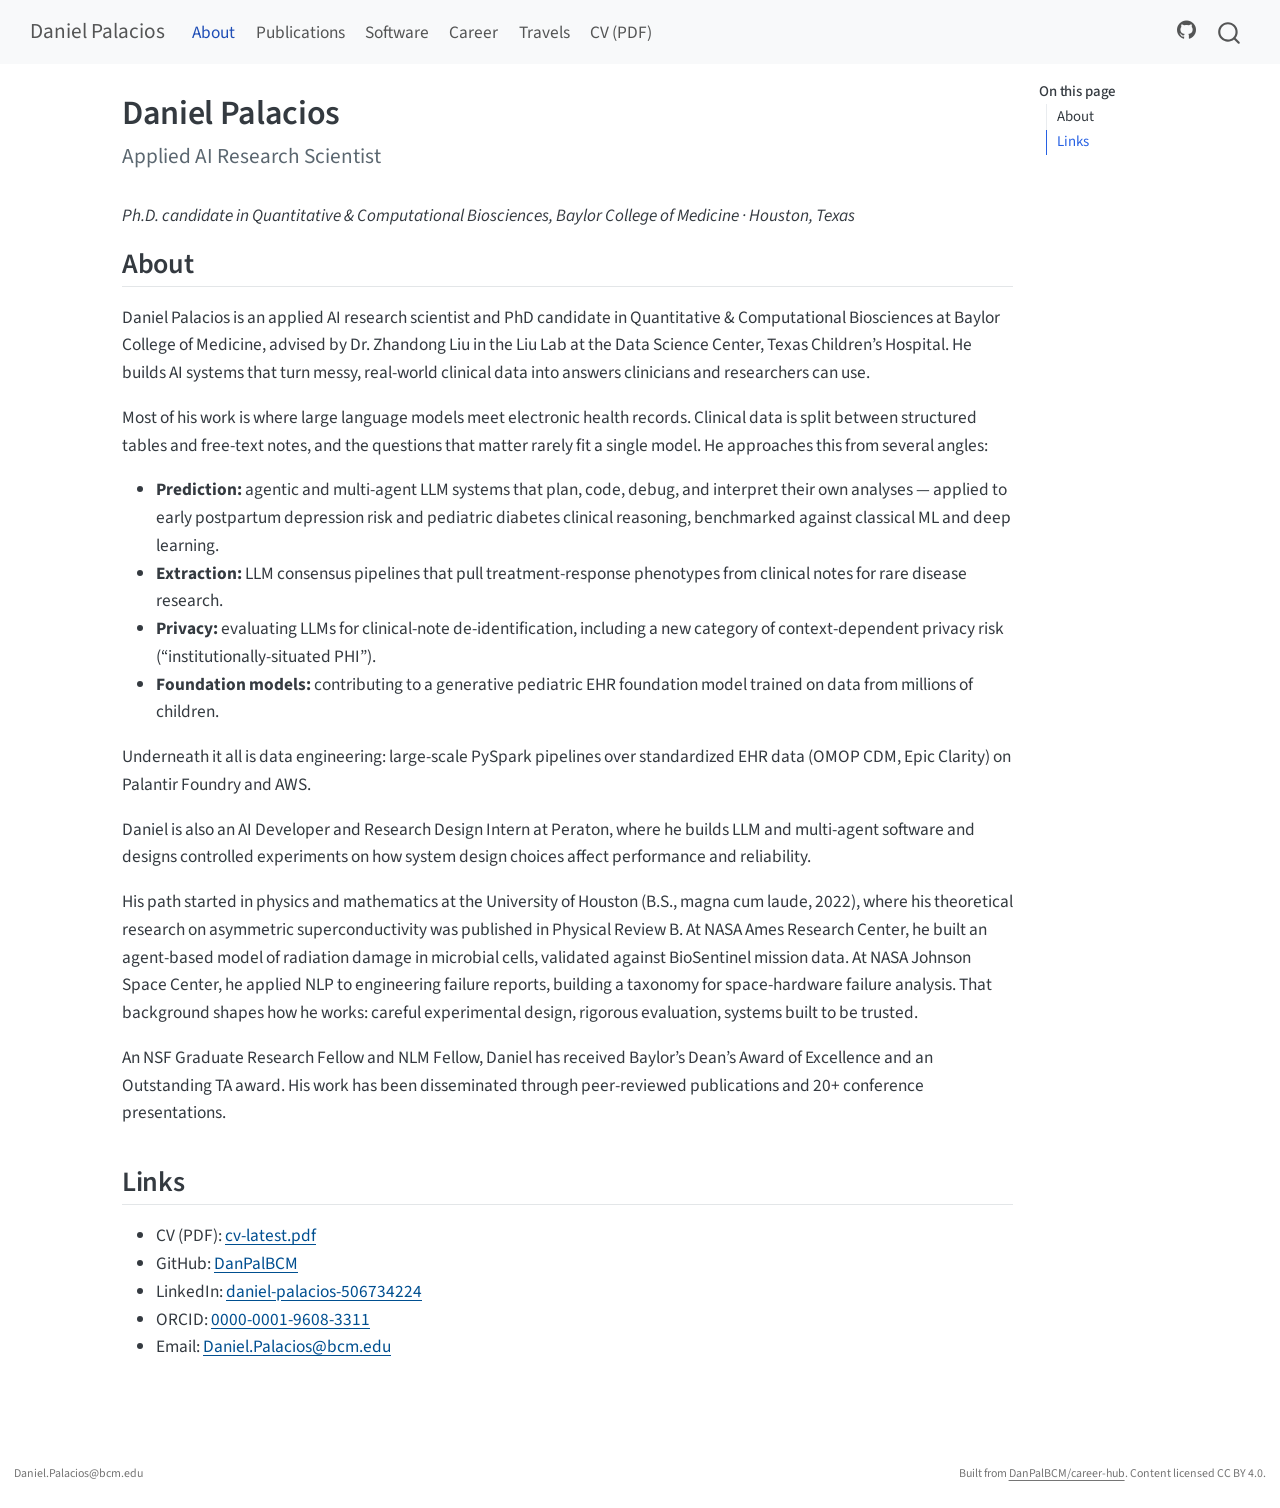
==== index.html @ fd17d1fc "deploy: 12293164f11b490d1c72a25c683e60e0ed78f4fd 12293164f11b490d1c72a25c683e60e0ed78f4fd" ====
<!DOCTYPE html>
<html xmlns="http://www.w3.org/1999/xhtml" lang="en" xml:lang="en"><head>

<meta charset="utf-8">
<meta name="generator" content="quarto-1.7.32">

<meta name="viewport" content="width=device-width, initial-scale=1.0, user-scalable=yes">


<title>Daniel Palacios</title>
<style>
code{white-space: pre-wrap;}
span.smallcaps{font-variant: small-caps;}
div.columns{display: flex; gap: min(4vw, 1.5em);}
div.column{flex: auto; overflow-x: auto;}
div.hanging-indent{margin-left: 1.5em; text-indent: -1.5em;}
ul.task-list{list-style: none;}
ul.task-list li input[type="checkbox"] {
  width: 0.8em;
  margin: 0 0.8em 0.2em -1em; /* quarto-specific, see https://github.com/quarto-dev/quarto-cli/issues/4556 */ 
  vertical-align: middle;
}
</style>


<script src="site_libs/quarto-nav/quarto-nav.js"></script>
<script src="site_libs/quarto-nav/headroom.min.js"></script>
<script src="site_libs/clipboard/clipboard.min.js"></script>
<script src="site_libs/quarto-search/autocomplete.umd.js"></script>
<script src="site_libs/quarto-search/fuse.min.js"></script>
<script src="site_libs/quarto-search/quarto-search.js"></script>
<meta name="quarto:offset" content="./">
<script src="site_libs/quarto-html/quarto.js" type="module"></script>
<script src="site_libs/quarto-html/tabsets/tabsets.js" type="module"></script>
<script src="site_libs/quarto-html/popper.min.js"></script>
<script src="site_libs/quarto-html/tippy.umd.min.js"></script>
<script src="site_libs/quarto-html/anchor.min.js"></script>
<link href="site_libs/quarto-html/tippy.css" rel="stylesheet">
<link href="site_libs/quarto-html/quarto-syntax-highlighting-37eea08aefeeee20ff55810ff984fec1.css" rel="stylesheet" id="quarto-text-highlighting-styles">
<script src="site_libs/bootstrap/bootstrap.min.js"></script>
<link href="site_libs/bootstrap/bootstrap-icons.css" rel="stylesheet">
<link href="site_libs/bootstrap/bootstrap-b05f8bd7fcabef2c4abf0fac0357116c.min.css" rel="stylesheet" append-hash="true" id="quarto-bootstrap" data-mode="light">
<script id="quarto-search-options" type="application/json">{
  "location": "navbar",
  "copy-button": false,
  "collapse-after": 3,
  "panel-placement": "end",
  "type": "overlay",
  "limit": 50,
  "keyboard-shortcut": [
    "f",
    "/",
    "s"
  ],
  "show-item-context": false,
  "language": {
    "search-no-results-text": "No results",
    "search-matching-documents-text": "matching documents",
    "search-copy-link-title": "Copy link to search",
    "search-hide-matches-text": "Hide additional matches",
    "search-more-match-text": "more match in this document",
    "search-more-matches-text": "more matches in this document",
    "search-clear-button-title": "Clear",
    "search-text-placeholder": "",
    "search-detached-cancel-button-title": "Cancel",
    "search-submit-button-title": "Submit",
    "search-label": "Search"
  }
}</script>


<link rel="stylesheet" href="styles.css">
</head>

<body class="nav-fixed quarto-light">

<div id="quarto-search-results"></div>
  <header id="quarto-header" class="headroom fixed-top">
    <nav class="navbar navbar-expand-lg " data-bs-theme="dark">
      <div class="navbar-container container-fluid">
      <div class="navbar-brand-container mx-auto">
    <a class="navbar-brand" href="./index.html">
    <span class="navbar-title">Daniel Palacios</span>
    </a>
  </div>
            <div id="quarto-search" class="" title="Search"></div>
          <button class="navbar-toggler" type="button" data-bs-toggle="collapse" data-bs-target="#navbarCollapse" aria-controls="navbarCollapse" role="menu" aria-expanded="false" aria-label="Toggle navigation" onclick="if (window.quartoToggleHeadroom) { window.quartoToggleHeadroom(); }">
  <span class="navbar-toggler-icon"></span>
</button>
          <div class="collapse navbar-collapse" id="navbarCollapse">
            <ul class="navbar-nav navbar-nav-scroll me-auto">
  <li class="nav-item">
    <a class="nav-link active" href="./index.html" aria-current="page"> 
<span class="menu-text">About</span></a>
  </li>  
  <li class="nav-item">
    <a class="nav-link" href="./publications.html"> 
<span class="menu-text">Publications</span></a>
  </li>  
  <li class="nav-item">
    <a class="nav-link" href="./software.html"> 
<span class="menu-text">Software</span></a>
  </li>  
  <li class="nav-item">
    <a class="nav-link" href="./career.html"> 
<span class="menu-text">Career</span></a>
  </li>  
  <li class="nav-item">
    <a class="nav-link" href="./travels.html"> 
<span class="menu-text">Travels</span></a>
  </li>  
  <li class="nav-item">
    <a class="nav-link" href="./assets/cv/cv-latest.pdf"> 
<span class="menu-text">CV (PDF)</span></a>
  </li>  
</ul>
            <ul class="navbar-nav navbar-nav-scroll ms-auto">
  <li class="nav-item compact">
    <a class="nav-link" href="https://github.com/DanPalBCM"> <i class="bi bi-github" role="img" aria-label="GitHub">
</i> 
<span class="menu-text"></span></a>
  </li>  
</ul>
          </div> <!-- /navcollapse -->
            <div class="quarto-navbar-tools">
</div>
      </div> <!-- /container-fluid -->
    </nav>
</header>
<!-- content -->
<div id="quarto-content" class="quarto-container page-columns page-rows-contents page-layout-article page-navbar">
<!-- sidebar -->
<!-- margin-sidebar -->
    <div id="quarto-margin-sidebar" class="sidebar margin-sidebar">
        <nav id="TOC" role="doc-toc" class="toc-active">
    <h2 id="toc-title">On this page</h2>
   
  <ul class="collapse">
  <li><a href="#about" id="toc-about" class="nav-link active" data-scroll-target="#about">About</a></li>
  <li><a href="#links" id="toc-links" class="nav-link" data-scroll-target="#links">Links</a></li>
  </ul>
</nav>
    </div>
<!-- main -->
<main class="content" id="quarto-document-content">

<header id="title-block-header" class="quarto-title-block default">
<div class="quarto-title">
<h1 class="title">Daniel Palacios</h1>
<p class="subtitle lead">Applied AI Research Scientist</p>
</div>



<div class="quarto-title-meta">

    
  
    
  </div>
  


</header>


<p><em>Ph.D.&nbsp;candidate in Quantitative &amp; Computational Biosciences, Baylor College of Medicine · Houston, Texas</em></p>
<section id="about" class="level2">
<h2 class="anchored" data-anchor-id="about">About</h2>
<p>Daniel Palacios is an applied AI research scientist and PhD candidate in Quantitative &amp; Computational Biosciences at Baylor College of Medicine, advised by Dr.&nbsp;Zhandong Liu in the Liu Lab at the Data Science Center, Texas Children’s Hospital. He builds AI systems that turn messy, real-world clinical data into answers clinicians and researchers can use.</p>
<p>Most of his work is where large language models meet electronic health records. Clinical data is split between structured tables and free-text notes, and the questions that matter rarely fit a single model. He approaches this from several angles:</p>
<ul>
<li><strong>Prediction:</strong> agentic and multi-agent LLM systems that plan, code, debug, and interpret their own analyses — applied to early postpartum depression risk and pediatric diabetes clinical reasoning, benchmarked against classical ML and deep learning.</li>
<li><strong>Extraction:</strong> LLM consensus pipelines that pull treatment-response phenotypes from clinical notes for rare disease research.</li>
<li><strong>Privacy:</strong> evaluating LLMs for clinical-note de-identification, including a new category of context-dependent privacy risk (“institutionally-situated PHI”).</li>
<li><strong>Foundation models:</strong> contributing to a generative pediatric EHR foundation model trained on data from millions of children.</li>
</ul>
<p>Underneath it all is data engineering: large-scale PySpark pipelines over standardized EHR data (OMOP CDM, Epic Clarity) on Palantir Foundry and AWS.</p>
<p>Daniel is also an AI Developer and Research Design Intern at Peraton, where he builds LLM and multi-agent software and designs controlled experiments on how system design choices affect performance and reliability.</p>
<p>His path started in physics and mathematics at the University of Houston (B.S., magna cum laude, 2022), where his theoretical research on asymmetric superconductivity was published in Physical Review B. At NASA Ames Research Center, he built an agent-based model of radiation damage in microbial cells, validated against BioSentinel mission data. At NASA Johnson Space Center, he applied NLP to engineering failure reports, building a taxonomy for space-hardware failure analysis. That background shapes how he works: careful experimental design, rigorous evaluation, systems built to be trusted.</p>
<p>An NSF Graduate Research Fellow and NLM Fellow, Daniel has received Baylor’s Dean’s Award of Excellence and an Outstanding TA award. His work has been disseminated through peer-reviewed publications and 20+ conference presentations.</p>
</section>
<section id="links" class="level2">
<h2 class="anchored" data-anchor-id="links">Links</h2>
<ul>
<li>CV (PDF): <a href="assets/cv/cv-latest.pdf">cv-latest.pdf</a></li>
<li>GitHub: <a href="https://github.com/DanPalBCM">DanPalBCM</a></li>
<li>LinkedIn: <a href="https://www.linkedin.com/in/daniel-palacios-506734224/">daniel-palacios-506734224</a></li>
<li>ORCID: <a href="https://orcid.org/0000-0001-9608-3311">0000-0001-9608-3311</a></li>
<li>Email: <a href="mailto:Daniel.Palacios@bcm.edu">Daniel.Palacios@bcm.edu</a></li>
</ul>
<!-- TODO(human): Google Scholar profile is not set up yet — add the link here when it is. -->


</section>

</main> <!-- /main -->
<script id="quarto-html-after-body" type="application/javascript">
  window.document.addEventListener("DOMContentLoaded", function (event) {
    const icon = "";
    const anchorJS = new window.AnchorJS();
    anchorJS.options = {
      placement: 'right',
      icon: icon
    };
    anchorJS.add('.anchored');
    const isCodeAnnotation = (el) => {
      for (const clz of el.classList) {
        if (clz.startsWith('code-annotation-')) {                     
          return true;
        }
      }
      return false;
    }
    const onCopySuccess = function(e) {
      // button target
      const button = e.trigger;
      // don't keep focus
      button.blur();
      // flash "checked"
      button.classList.add('code-copy-button-checked');
      var currentTitle = button.getAttribute("title");
      button.setAttribute("title", "Copied!");
      let tooltip;
      if (window.bootstrap) {
        button.setAttribute("data-bs-toggle", "tooltip");
        button.setAttribute("data-bs-placement", "left");
        button.setAttribute("data-bs-title", "Copied!");
        tooltip = new bootstrap.Tooltip(button, 
          { trigger: "manual", 
            customClass: "code-copy-button-tooltip",
            offset: [0, -8]});
        tooltip.show();    
      }
      setTimeout(function() {
        if (tooltip) {
          tooltip.hide();
          button.removeAttribute("data-bs-title");
          button.removeAttribute("data-bs-toggle");
          button.removeAttribute("data-bs-placement");
        }
        button.setAttribute("title", currentTitle);
        button.classList.remove('code-copy-button-checked');
      }, 1000);
      // clear code selection
      e.clearSelection();
    }
    const getTextToCopy = function(trigger) {
        const codeEl = trigger.previousElementSibling.cloneNode(true);
        for (const childEl of codeEl.children) {
          if (isCodeAnnotation(childEl)) {
            childEl.remove();
          }
        }
        return codeEl.innerText;
    }
    const clipboard = new window.ClipboardJS('.code-copy-button:not([data-in-quarto-modal])', {
      text: getTextToCopy
    });
    clipboard.on('success', onCopySuccess);
    if (window.document.getElementById('quarto-embedded-source-code-modal')) {
      const clipboardModal = new window.ClipboardJS('.code-copy-button[data-in-quarto-modal]', {
        text: getTextToCopy,
        container: window.document.getElementById('quarto-embedded-source-code-modal')
      });
      clipboardModal.on('success', onCopySuccess);
    }
      var localhostRegex = new RegExp(/^(?:http|https):\/\/localhost\:?[0-9]*\//);
      var mailtoRegex = new RegExp(/^mailto:/);
        var filterRegex = new RegExp("https:\/\/danpalbcm\.github\.io\/career-hub\/");
      var isInternal = (href) => {
          return filterRegex.test(href) || localhostRegex.test(href) || mailtoRegex.test(href);
      }
      // Inspect non-navigation links and adorn them if external
     var links = window.document.querySelectorAll('a[href]:not(.nav-link):not(.navbar-brand):not(.toc-action):not(.sidebar-link):not(.sidebar-item-toggle):not(.pagination-link):not(.no-external):not([aria-hidden]):not(.dropdown-item):not(.quarto-navigation-tool):not(.about-link)');
      for (var i=0; i<links.length; i++) {
        const link = links[i];
        if (!isInternal(link.href)) {
          // undo the damage that might have been done by quarto-nav.js in the case of
          // links that we want to consider external
          if (link.dataset.originalHref !== undefined) {
            link.href = link.dataset.originalHref;
          }
            // target, if specified
            link.setAttribute("target", "_blank");
            if (link.getAttribute("rel") === null) {
              link.setAttribute("rel", "noopener");
            }
        }
      }
    function tippyHover(el, contentFn, onTriggerFn, onUntriggerFn) {
      const config = {
        allowHTML: true,
        maxWidth: 500,
        delay: 100,
        arrow: false,
        appendTo: function(el) {
            return el.parentElement;
        },
        interactive: true,
        interactiveBorder: 10,
        theme: 'quarto',
        placement: 'bottom-start',
      };
      if (contentFn) {
        config.content = contentFn;
      }
      if (onTriggerFn) {
        config.onTrigger = onTriggerFn;
      }
      if (onUntriggerFn) {
        config.onUntrigger = onUntriggerFn;
      }
      window.tippy(el, config); 
    }
    const noterefs = window.document.querySelectorAll('a[role="doc-noteref"]');
    for (var i=0; i<noterefs.length; i++) {
      const ref = noterefs[i];
      tippyHover(ref, function() {
        // use id or data attribute instead here
        let href = ref.getAttribute('data-footnote-href') || ref.getAttribute('href');
        try { href = new URL(href).hash; } catch {}
        const id = href.replace(/^#\/?/, "");
        const note = window.document.getElementById(id);
        if (note) {
          return note.innerHTML;
        } else {
          return "";
        }
      });
    }
    const xrefs = window.document.querySelectorAll('a.quarto-xref');
    const processXRef = (id, note) => {
      // Strip column container classes
      const stripColumnClz = (el) => {
        el.classList.remove("page-full", "page-columns");
        if (el.children) {
          for (const child of el.children) {
            stripColumnClz(child);
          }
        }
      }
      stripColumnClz(note)
      if (id === null || id.startsWith('sec-')) {
        // Special case sections, only their first couple elements
        const container = document.createElement("div");
        if (note.children && note.children.length > 2) {
          container.appendChild(note.children[0].cloneNode(true));
          for (let i = 1; i < note.children.length; i++) {
            const child = note.children[i];
            if (child.tagName === "P" && child.innerText === "") {
              continue;
            } else {
              container.appendChild(child.cloneNode(true));
              break;
            }
          }
          if (window.Quarto?.typesetMath) {
            window.Quarto.typesetMath(container);
          }
          return container.innerHTML
        } else {
          if (window.Quarto?.typesetMath) {
            window.Quarto.typesetMath(note);
          }
          return note.innerHTML;
        }
      } else {
        // Remove any anchor links if they are present
        const anchorLink = note.querySelector('a.anchorjs-link');
        if (anchorLink) {
          anchorLink.remove();
        }
        if (window.Quarto?.typesetMath) {
          window.Quarto.typesetMath(note);
        }
        if (note.classList.contains("callout")) {
          return note.outerHTML;
        } else {
          return note.innerHTML;
        }
      }
    }
    for (var i=0; i<xrefs.length; i++) {
      const xref = xrefs[i];
      tippyHover(xref, undefined, function(instance) {
        instance.disable();
        let url = xref.getAttribute('href');
        let hash = undefined; 
        if (url.startsWith('#')) {
          hash = url;
        } else {
          try { hash = new URL(url).hash; } catch {}
        }
        if (hash) {
          const id = hash.replace(/^#\/?/, "");
          const note = window.document.getElementById(id);
          if (note !== null) {
            try {
              const html = processXRef(id, note.cloneNode(true));
              instance.setContent(html);
            } finally {
              instance.enable();
              instance.show();
            }
          } else {
            // See if we can fetch this
            fetch(url.split('#')[0])
            .then(res => res.text())
            .then(html => {
              const parser = new DOMParser();
              const htmlDoc = parser.parseFromString(html, "text/html");
              const note = htmlDoc.getElementById(id);
              if (note !== null) {
                const html = processXRef(id, note);
                instance.setContent(html);
              } 
            }).finally(() => {
              instance.enable();
              instance.show();
            });
          }
        } else {
          // See if we can fetch a full url (with no hash to target)
          // This is a special case and we should probably do some content thinning / targeting
          fetch(url)
          .then(res => res.text())
          .then(html => {
            const parser = new DOMParser();
            const htmlDoc = parser.parseFromString(html, "text/html");
            const note = htmlDoc.querySelector('main.content');
            if (note !== null) {
              // This should only happen for chapter cross references
              // (since there is no id in the URL)
              // remove the first header
              if (note.children.length > 0 && note.children[0].tagName === "HEADER") {
                note.children[0].remove();
              }
              const html = processXRef(null, note);
              instance.setContent(html);
            } 
          }).finally(() => {
            instance.enable();
            instance.show();
          });
        }
      }, function(instance) {
      });
    }
        let selectedAnnoteEl;
        const selectorForAnnotation = ( cell, annotation) => {
          let cellAttr = 'data-code-cell="' + cell + '"';
          let lineAttr = 'data-code-annotation="' +  annotation + '"';
          const selector = 'span[' + cellAttr + '][' + lineAttr + ']';
          return selector;
        }
        const selectCodeLines = (annoteEl) => {
          const doc = window.document;
          const targetCell = annoteEl.getAttribute("data-target-cell");
          const targetAnnotation = annoteEl.getAttribute("data-target-annotation");
          const annoteSpan = window.document.querySelector(selectorForAnnotation(targetCell, targetAnnotation));
          const lines = annoteSpan.getAttribute("data-code-lines").split(",");
          const lineIds = lines.map((line) => {
            return targetCell + "-" + line;
          })
          let top = null;
          let height = null;
          let parent = null;
          if (lineIds.length > 0) {
              //compute the position of the single el (top and bottom and make a div)
              const el = window.document.getElementById(lineIds[0]);
              top = el.offsetTop;
              height = el.offsetHeight;
              parent = el.parentElement.parentElement;
            if (lineIds.length > 1) {
              const lastEl = window.document.getElementById(lineIds[lineIds.length - 1]);
              const bottom = lastEl.offsetTop + lastEl.offsetHeight;
              height = bottom - top;
            }
            if (top !== null && height !== null && parent !== null) {
              // cook up a div (if necessary) and position it 
              let div = window.document.getElementById("code-annotation-line-highlight");
              if (div === null) {
                div = window.document.createElement("div");
                div.setAttribute("id", "code-annotation-line-highlight");
                div.style.position = 'absolute';
                parent.appendChild(div);
              }
              div.style.top = top - 2 + "px";
              div.style.height = height + 4 + "px";
              div.style.left = 0;
              let gutterDiv = window.document.getElementById("code-annotation-line-highlight-gutter");
              if (gutterDiv === null) {
                gutterDiv = window.document.createElement("div");
                gutterDiv.setAttribute("id", "code-annotation-line-highlight-gutter");
                gutterDiv.style.position = 'absolute';
                const codeCell = window.document.getElementById(targetCell);
                const gutter = codeCell.querySelector('.code-annotation-gutter');
                gutter.appendChild(gutterDiv);
              }
              gutterDiv.style.top = top - 2 + "px";
              gutterDiv.style.height = height + 4 + "px";
            }
            selectedAnnoteEl = annoteEl;
          }
        };
        const unselectCodeLines = () => {
          const elementsIds = ["code-annotation-line-highlight", "code-annotation-line-highlight-gutter"];
          elementsIds.forEach((elId) => {
            const div = window.document.getElementById(elId);
            if (div) {
              div.remove();
            }
          });
          selectedAnnoteEl = undefined;
        };
          // Handle positioning of the toggle
      window.addEventListener(
        "resize",
        throttle(() => {
          elRect = undefined;
          if (selectedAnnoteEl) {
            selectCodeLines(selectedAnnoteEl);
          }
        }, 10)
      );
      function throttle(fn, ms) {
      let throttle = false;
      let timer;
        return (...args) => {
          if(!throttle) { // first call gets through
              fn.apply(this, args);
              throttle = true;
          } else { // all the others get throttled
              if(timer) clearTimeout(timer); // cancel #2
              timer = setTimeout(() => {
                fn.apply(this, args);
                timer = throttle = false;
              }, ms);
          }
        };
      }
        // Attach click handler to the DT
        const annoteDls = window.document.querySelectorAll('dt[data-target-cell]');
        for (const annoteDlNode of annoteDls) {
          annoteDlNode.addEventListener('click', (event) => {
            const clickedEl = event.target;
            if (clickedEl !== selectedAnnoteEl) {
              unselectCodeLines();
              const activeEl = window.document.querySelector('dt[data-target-cell].code-annotation-active');
              if (activeEl) {
                activeEl.classList.remove('code-annotation-active');
              }
              selectCodeLines(clickedEl);
              clickedEl.classList.add('code-annotation-active');
            } else {
              // Unselect the line
              unselectCodeLines();
              clickedEl.classList.remove('code-annotation-active');
            }
          });
        }
    const findCites = (el) => {
      const parentEl = el.parentElement;
      if (parentEl) {
        const cites = parentEl.dataset.cites;
        if (cites) {
          return {
            el,
            cites: cites.split(' ')
          };
        } else {
          return findCites(el.parentElement)
        }
      } else {
        return undefined;
      }
    };
    var bibliorefs = window.document.querySelectorAll('a[role="doc-biblioref"]');
    for (var i=0; i<bibliorefs.length; i++) {
      const ref = bibliorefs[i];
      const citeInfo = findCites(ref);
      if (citeInfo) {
        tippyHover(citeInfo.el, function() {
          var popup = window.document.createElement('div');
          citeInfo.cites.forEach(function(cite) {
            var citeDiv = window.document.createElement('div');
            citeDiv.classList.add('hanging-indent');
            citeDiv.classList.add('csl-entry');
            var biblioDiv = window.document.getElementById('ref-' + cite);
            if (biblioDiv) {
              citeDiv.innerHTML = biblioDiv.innerHTML;
            }
            popup.appendChild(citeDiv);
          });
          return popup.innerHTML;
        });
      }
    }
  });
  </script>
</div> <!-- /content -->
<footer class="footer">
  <div class="nav-footer">
    <div class="nav-footer-left">
<p>Daniel.Palacios@bcm.edu</p>
</div>   
    <div class="nav-footer-center">
      &nbsp;
    </div>
    <div class="nav-footer-right">
<p>Built from <a href="https://github.com/DanPalBCM/career-hub">DanPalBCM/career-hub</a>. Content licensed CC BY 4.0.</p>
</div>
  </div>
</footer>




</body></html>
---- site_libs/quarto-html/tippy.css ----
.tippy-box[data-animation=fade][data-state=hidden]{opacity:0}[data-tippy-root]{max-width:calc(100vw - 10px)}.tippy-box{position:relative;background-color:#333;color:#fff;border-radius:4px;font-size:14px;line-height:1.4;white-space:normal;outline:0;transition-property:transform,visibility,opacity}.tippy-box[data-placement^=top]>.tippy-arrow{bottom:0}.tippy-box[data-placement^=top]>.tippy-arrow:before{bottom:-7px;left:0;border-width:8px 8px 0;border-top-color:initial;transform-origin:center top}.tippy-box[data-placement^=bottom]>.tippy-arrow{top:0}.tippy-box[data-placement^=bottom]>.tippy-arrow:before{top:-7px;left:0;border-width:0 8px 8px;border-bottom-color:initial;transform-origin:center bottom}.tippy-box[data-placement^=left]>.tippy-arrow{right:0}.tippy-box[data-placement^=left]>.tippy-arrow:before{border-width:8px 0 8px 8px;border-left-color:initial;right:-7px;transform-origin:center left}.tippy-box[data-placement^=right]>.tippy-arrow{left:0}.tippy-box[data-placement^=right]>.tippy-arrow:before{left:-7px;border-width:8px 8px 8px 0;border-right-color:initial;transform-origin:center right}.tippy-box[data-inertia][data-state=visible]{transition-timing-function:cubic-bezier(.54,1.5,.38,1.11)}.tippy-arrow{width:16px;height:16px;color:#333}.tippy-arrow:before{content:"";position:absolute;border-color:transparent;border-style:solid}.tippy-content{position:relative;padding:5px 9px;z-index:1}
---- site_libs/quarto-html/quarto-syntax-highlighting-37eea08aefeeee20ff55810ff984fec1.css ----
/* quarto syntax highlight colors */
:root {
  --quarto-hl-ot-color: #003B4F;
  --quarto-hl-at-color: #657422;
  --quarto-hl-ss-color: #20794D;
  --quarto-hl-an-color: #5E5E5E;
  --quarto-hl-fu-color: #4758AB;
  --quarto-hl-st-color: #20794D;
  --quarto-hl-cf-color: #003B4F;
  --quarto-hl-op-color: #5E5E5E;
  --quarto-hl-er-color: #AD0000;
  --quarto-hl-bn-color: #AD0000;
  --quarto-hl-al-color: #AD0000;
  --quarto-hl-va-color: #111111;
  --quarto-hl-bu-color: inherit;
  --quarto-hl-ex-color: inherit;
  --quarto-hl-pp-color: #AD0000;
  --quarto-hl-in-color: #5E5E5E;
  --quarto-hl-vs-color: #20794D;
  --quarto-hl-wa-color: #5E5E5E;
  --quarto-hl-do-color: #5E5E5E;
  --quarto-hl-im-color: #00769E;
  --quarto-hl-ch-color: #20794D;
  --quarto-hl-dt-color: #AD0000;
  --quarto-hl-fl-color: #AD0000;
  --quarto-hl-co-color: #5E5E5E;
  --quarto-hl-cv-color: #5E5E5E;
  --quarto-hl-cn-color: #8f5902;
  --quarto-hl-sc-color: #5E5E5E;
  --quarto-hl-dv-color: #AD0000;
  --quarto-hl-kw-color: #003B4F;
}

/* other quarto variables */
:root {
  --quarto-font-monospace: SFMono-Regular, Menlo, Monaco, Consolas, "Liberation Mono", "Courier New", monospace;
}

/* syntax highlight based on Pandoc's rules */
pre > code.sourceCode > span {
  color: #003B4F;
}

code.sourceCode > span {
  color: #003B4F;
}

div.sourceCode,
div.sourceCode pre.sourceCode {
  color: #003B4F;
}

/* Normal */
code span {
  color: #003B4F;
}

/* Alert */
code span.al {
  color: #AD0000;
  font-style: inherit;
}

/* Annotation */
code span.an {
  color: #5E5E5E;
  font-style: inherit;
}

/* Attribute */
code span.at {
  color: #657422;
  font-style: inherit;
}

/* BaseN */
code span.bn {
  color: #AD0000;
  font-style: inherit;
}

/* BuiltIn */
code span.bu {
  font-style: inherit;
}

/* ControlFlow */
code span.cf {
  color: #003B4F;
  font-weight: bold;
  font-style: inherit;
}

/* Char */
code span.ch {
  color: #20794D;
  font-style: inherit;
}

/* Constant */
code span.cn {
  color: #8f5902;
  font-style: inherit;
}

/* Comment */
code span.co {
  color: #5E5E5E;
  font-style: inherit;
}

/* CommentVar */
code span.cv {
  color: #5E5E5E;
  font-style: italic;
}

/* Documentation */
code span.do {
  color: #5E5E5E;
  font-style: italic;
}

/* DataType */
code span.dt {
  color: #AD0000;
  font-style: inherit;
}

/* DecVal */
code span.dv {
  color: #AD0000;
  font-style: inherit;
}

/* Error */
code span.er {
  color: #AD0000;
  font-style: inherit;
}

/* Extension */
code span.ex {
  font-style: inherit;
}

/* Float */
code span.fl {
  color: #AD0000;
  font-style: inherit;
}

/* Function */
code span.fu {
  color: #4758AB;
  font-style: inherit;
}

/* Import */
code span.im {
  color: #00769E;
  font-style: inherit;
}

/* Information */
code span.in {
  color: #5E5E5E;
  font-style: inherit;
}

/* Keyword */
code span.kw {
  color: #003B4F;
  font-weight: bold;
  font-style: inherit;
}

/* Operator */
code span.op {
  color: #5E5E5E;
  font-style: inherit;
}

/* Other */
code span.ot {
  color: #003B4F;
  font-style: inherit;
}

/* Preprocessor */
code span.pp {
  color: #AD0000;
  font-style: inherit;
}

/* SpecialChar */
code span.sc {
  color: #5E5E5E;
  font-style: inherit;
}

/* SpecialString */
code span.ss {
  color: #20794D;
  font-style: inherit;
}

/* String */
code span.st {
  color: #20794D;
  font-style: inherit;
}

/* Variable */
code span.va {
  color: #111111;
  font-style: inherit;
}

/* VerbatimString */
code span.vs {
  color: #20794D;
  font-style: inherit;
}

/* Warning */
code span.wa {
  color: #5E5E5E;
  font-style: italic;
}

.prevent-inlining {
  content: "</";
}

/*# sourceMappingURL=27d3d809615f7771493d095567f04340.css.map */
---- styles.css ----
/* career-hub — small customizations only. The cosmo theme does the rest. */

:root {
  --ch-accent: #004f90;
  --ch-muted: #5b6770;
}

body {
  font-size: 1.02rem;
  line-height: 1.6;
}

h1, h2, h3 {
  letter-spacing: -0.01em;
}

h2 {
  border-bottom: 1px solid #e3e6e8;
  padding-bottom: 0.25rem;
  margin-top: 2.25rem;
}

h3 {
  margin-top: 1.5rem;
  font-size: 1.15rem;
}

a {
  color: var(--ch-accent);
}

.headshot {
  border-radius: 6px;
  float: right;
  margin: 0 0 1rem 1.5rem;
}

/* Reference lists generated from the .bib files */
#refs, div.csl-bib-body {
  font-size: 0.94rem;
}

div.csl-entry {
  margin-bottom: 0.65rem;
}

/* Compact tables (links, awards) */
table {
  font-size: 0.95rem;
}

table td:first-child {
  white-space: nowrap;
  color: var(--ch-muted);
}

.subtitle {
  color: var(--ch-muted);
  font-weight: 400;
}

footer.footer {
  font-size: 0.85rem;
  color: var(--ch-muted);
}

@media (max-width: 600px) {
  .headshot {
    float: none;
    display: block;
    margin: 0 auto 1rem auto;
  }
}
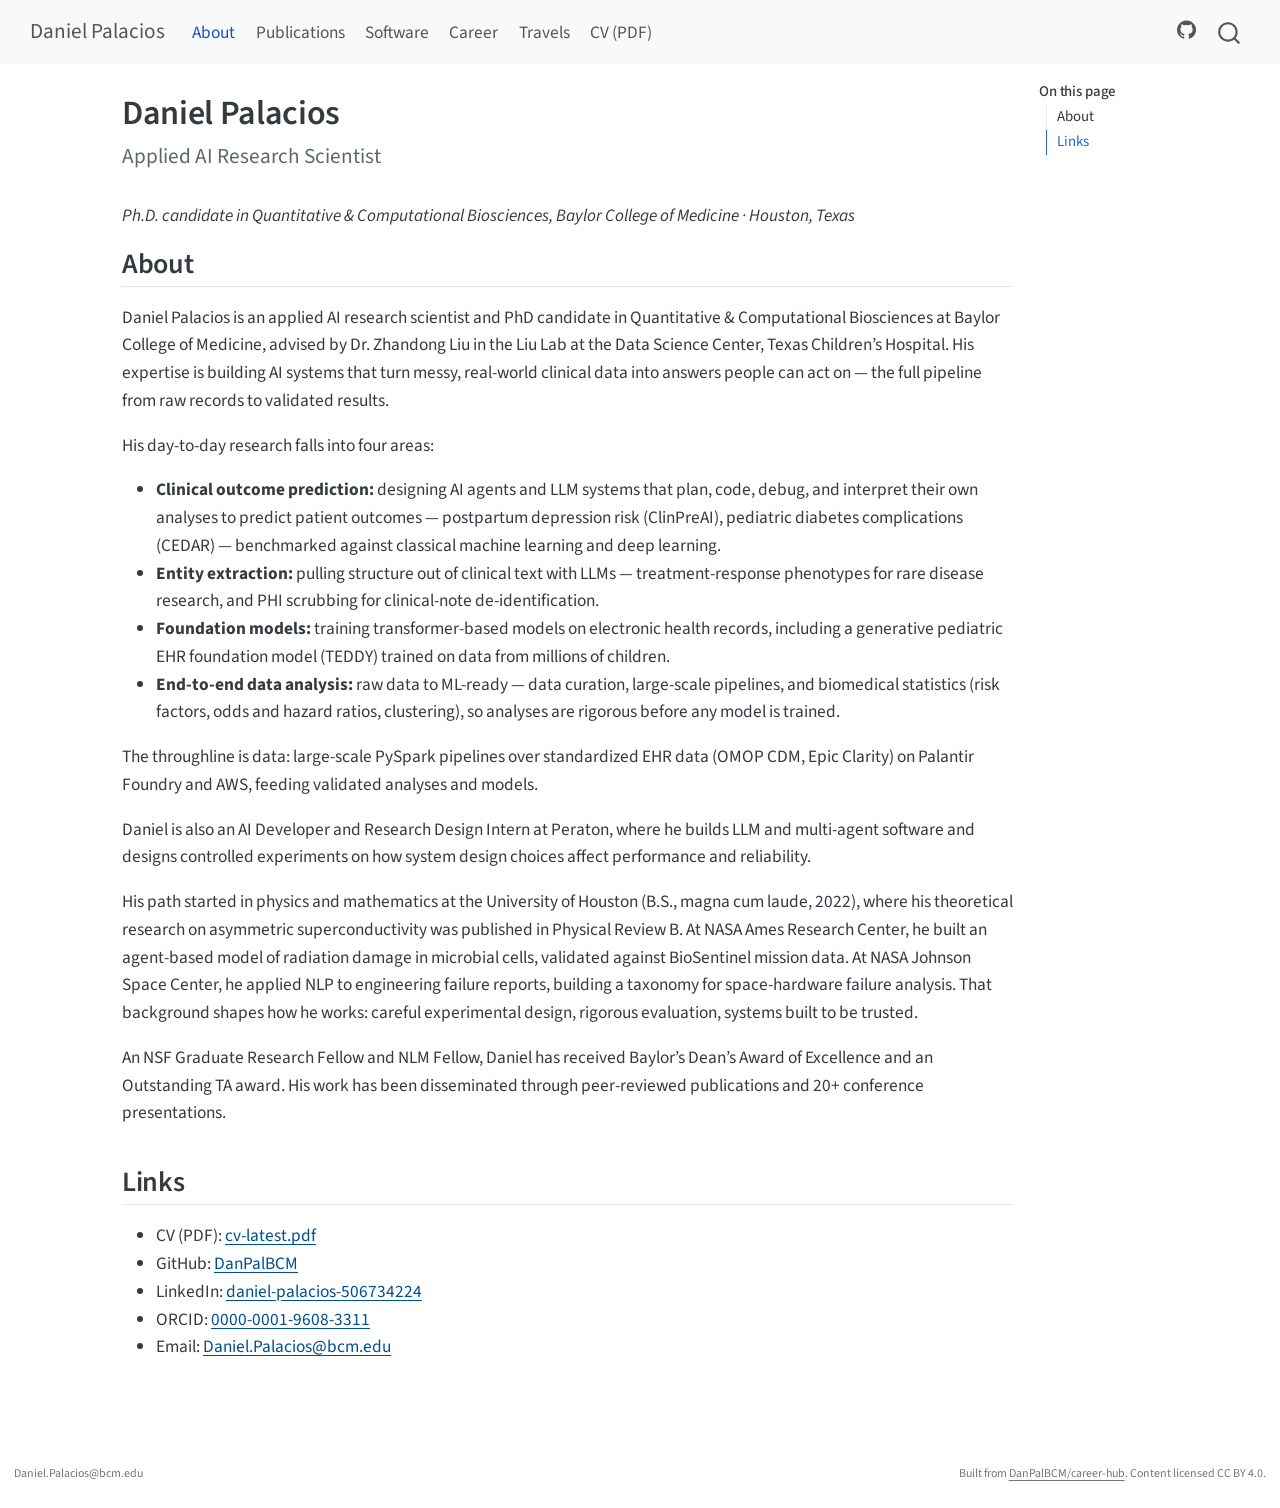
==== commit c91391ac: "deploy: d8f046b23886125144d2cba47c1680aab1bdb6c4 d8f046b23886125144d2cba47c1680aab1bdb6c4" ====
--- a/index.html
+++ b/index.html
@@ -167,15 +167,15 @@
 <p><em>Ph.D.&nbsp;candidate in Quantitative &amp; Computational Biosciences, Baylor College of Medicine · Houston, Texas</em></p>
 <section id="about" class="level2">
 <h2 class="anchored" data-anchor-id="about">About</h2>
-<p>Daniel Palacios is an applied AI research scientist and PhD candidate in Quantitative &amp; Computational Biosciences at Baylor College of Medicine, advised by Dr.&nbsp;Zhandong Liu in the Liu Lab at the Data Science Center, Texas Children’s Hospital. He builds AI systems that turn messy, real-world clinical data into answers clinicians and researchers can use.</p>
-<p>Most of his work is where large language models meet electronic health records. Clinical data is split between structured tables and free-text notes, and the questions that matter rarely fit a single model. He approaches this from several angles:</p>
+<p>Daniel Palacios is an applied AI research scientist and PhD candidate in Quantitative &amp; Computational Biosciences at Baylor College of Medicine, advised by Dr.&nbsp;Zhandong Liu in the Liu Lab at the Data Science Center, Texas Children’s Hospital. His expertise is building AI systems that turn messy, real-world clinical data into answers people can act on — the full pipeline from raw records to validated results.</p>
+<p>His day-to-day research falls into four areas:</p>
 <ul>
-<li><strong>Prediction:</strong> agentic and multi-agent LLM systems that plan, code, debug, and interpret their own analyses — applied to early postpartum depression risk and pediatric diabetes clinical reasoning, benchmarked against classical ML and deep learning.</li>
-<li><strong>Extraction:</strong> LLM consensus pipelines that pull treatment-response phenotypes from clinical notes for rare disease research.</li>
-<li><strong>Privacy:</strong> evaluating LLMs for clinical-note de-identification, including a new category of context-dependent privacy risk (“institutionally-situated PHI”).</li>
-<li><strong>Foundation models:</strong> contributing to a generative pediatric EHR foundation model trained on data from millions of children.</li>
+<li><strong>Clinical outcome prediction:</strong> designing AI agents and LLM systems that plan, code, debug, and interpret their own analyses to predict patient outcomes — postpartum depression risk (ClinPreAI), pediatric diabetes complications (CEDAR) — benchmarked against classical machine learning and deep learning.</li>
+<li><strong>Entity extraction:</strong> pulling structure out of clinical text with LLMs — treatment-response phenotypes for rare disease research, and PHI scrubbing for clinical-note de-identification.</li>
+<li><strong>Foundation models:</strong> training transformer-based models on electronic health records, including a generative pediatric EHR foundation model (TEDDY) trained on data from millions of children.</li>
+<li><strong>End-to-end data analysis:</strong> raw data to ML-ready — data curation, large-scale pipelines, and biomedical statistics (risk factors, odds and hazard ratios, clustering), so analyses are rigorous before any model is trained.</li>
 </ul>
-<p>Underneath it all is data engineering: large-scale PySpark pipelines over standardized EHR data (OMOP CDM, Epic Clarity) on Palantir Foundry and AWS.</p>
+<p>The throughline is data: large-scale PySpark pipelines over standardized EHR data (OMOP CDM, Epic Clarity) on Palantir Foundry and AWS, feeding validated analyses and models.</p>
 <p>Daniel is also an AI Developer and Research Design Intern at Peraton, where he builds LLM and multi-agent software and designs controlled experiments on how system design choices affect performance and reliability.</p>
 <p>His path started in physics and mathematics at the University of Houston (B.S., magna cum laude, 2022), where his theoretical research on asymmetric superconductivity was published in Physical Review B. At NASA Ames Research Center, he built an agent-based model of radiation damage in microbial cells, validated against BioSentinel mission data. At NASA Johnson Space Center, he applied NLP to engineering failure reports, building a taxonomy for space-hardware failure analysis. That background shapes how he works: careful experimental design, rigorous evaluation, systems built to be trusted.</p>
 <p>An NSF Graduate Research Fellow and NLM Fellow, Daniel has received Baylor’s Dean’s Award of Excellence and an Outstanding TA award. His work has been disseminated through peer-reviewed publications and 20+ conference presentations.</p>
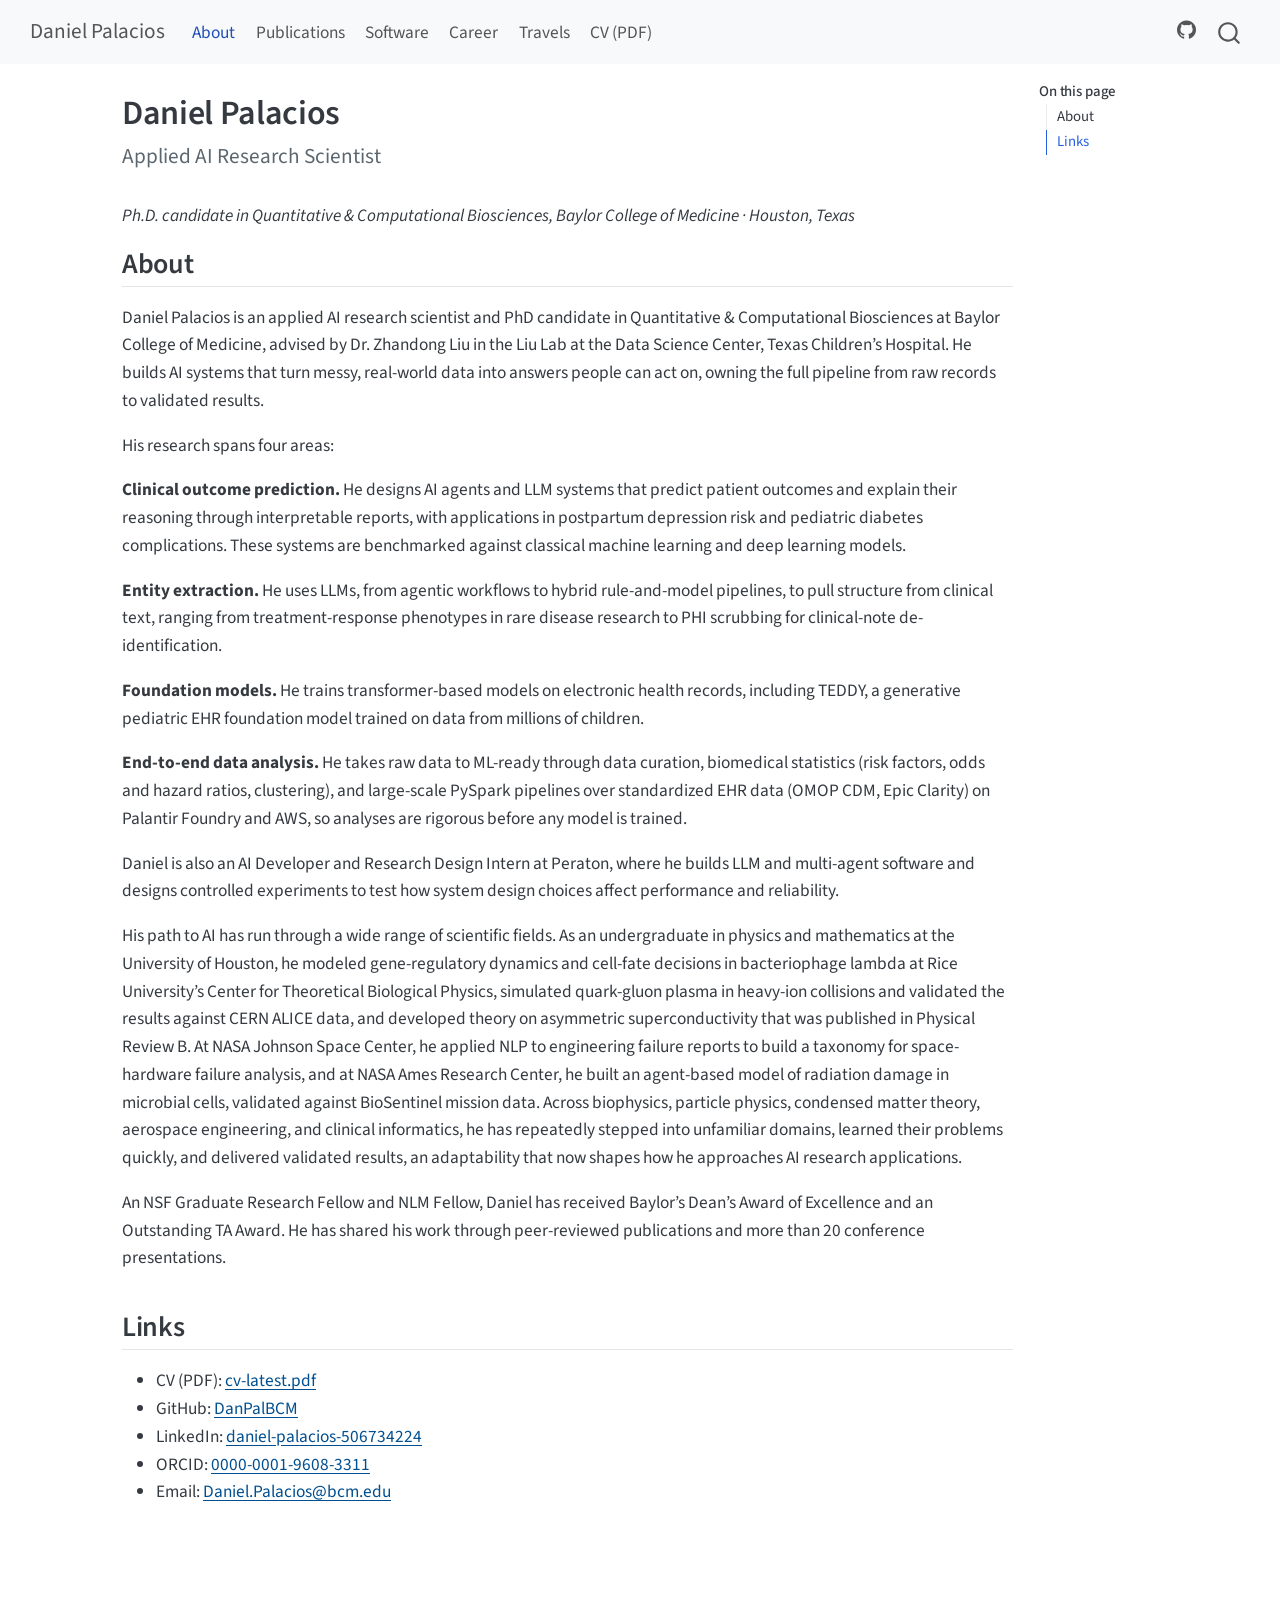
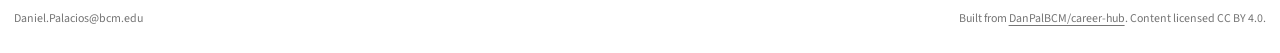
==== commit 5a7ded73: "deploy: 8801d3506ea2a0a910b2c4c0d14a24208cf83c2e 8801d3506ea2a0a910b2c4c0d14a24208cf83c2e" ====
--- a/index.html
+++ b/index.html
@@ -167,18 +167,15 @@
 <p><em>Ph.D.&nbsp;candidate in Quantitative &amp; Computational Biosciences, Baylor College of Medicine · Houston, Texas</em></p>
 <section id="about" class="level2">
 <h2 class="anchored" data-anchor-id="about">About</h2>
-<p>Daniel Palacios is an applied AI research scientist and PhD candidate in Quantitative &amp; Computational Biosciences at Baylor College of Medicine, advised by Dr.&nbsp;Zhandong Liu in the Liu Lab at the Data Science Center, Texas Children’s Hospital. His expertise is building AI systems that turn messy, real-world clinical data into answers people can act on — the full pipeline from raw records to validated results.</p>
-<p>His day-to-day research falls into four areas:</p>
-<ul>
-<li><strong>Clinical outcome prediction:</strong> designing AI agents and LLM systems that plan, code, debug, and interpret their own analyses to predict patient outcomes — postpartum depression risk (ClinPreAI), pediatric diabetes complications (CEDAR) — benchmarked against classical machine learning and deep learning.</li>
-<li><strong>Entity extraction:</strong> pulling structure out of clinical text with LLMs — treatment-response phenotypes for rare disease research, and PHI scrubbing for clinical-note de-identification.</li>
-<li><strong>Foundation models:</strong> training transformer-based models on electronic health records, including a generative pediatric EHR foundation model (TEDDY) trained on data from millions of children.</li>
-<li><strong>End-to-end data analysis:</strong> raw data to ML-ready — data curation, large-scale pipelines, and biomedical statistics (risk factors, odds and hazard ratios, clustering), so analyses are rigorous before any model is trained.</li>
-</ul>
-<p>The throughline is data: large-scale PySpark pipelines over standardized EHR data (OMOP CDM, Epic Clarity) on Palantir Foundry and AWS, feeding validated analyses and models.</p>
-<p>Daniel is also an AI Developer and Research Design Intern at Peraton, where he builds LLM and multi-agent software and designs controlled experiments on how system design choices affect performance and reliability.</p>
-<p>His path started in physics and mathematics at the University of Houston (B.S., magna cum laude, 2022), where his theoretical research on asymmetric superconductivity was published in Physical Review B. At NASA Ames Research Center, he built an agent-based model of radiation damage in microbial cells, validated against BioSentinel mission data. At NASA Johnson Space Center, he applied NLP to engineering failure reports, building a taxonomy for space-hardware failure analysis. That background shapes how he works: careful experimental design, rigorous evaluation, systems built to be trusted.</p>
-<p>An NSF Graduate Research Fellow and NLM Fellow, Daniel has received Baylor’s Dean’s Award of Excellence and an Outstanding TA award. His work has been disseminated through peer-reviewed publications and 20+ conference presentations.</p>
+<p>Daniel Palacios is an applied AI research scientist and PhD candidate in Quantitative &amp; Computational Biosciences at Baylor College of Medicine, advised by Dr.&nbsp;Zhandong Liu in the Liu Lab at the Data Science Center, Texas Children’s Hospital. He builds AI systems that turn messy, real-world data into answers people can act on, owning the full pipeline from raw records to validated results.</p>
+<p>His research spans four areas:</p>
+<p><strong>Clinical outcome prediction.</strong> He designs AI agents and LLM systems that predict patient outcomes and explain their reasoning through interpretable reports, with applications in postpartum depression risk and pediatric diabetes complications. These systems are benchmarked against classical machine learning and deep learning models.</p>
+<p><strong>Entity extraction.</strong> He uses LLMs, from agentic workflows to hybrid rule-and-model pipelines, to pull structure from clinical text, ranging from treatment-response phenotypes in rare disease research to PHI scrubbing for clinical-note de-identification.</p>
+<p><strong>Foundation models.</strong> He trains transformer-based models on electronic health records, including TEDDY, a generative pediatric EHR foundation model trained on data from millions of children.</p>
+<p><strong>End-to-end data analysis.</strong> He takes raw data to ML-ready through data curation, biomedical statistics (risk factors, odds and hazard ratios, clustering), and large-scale PySpark pipelines over standardized EHR data (OMOP CDM, Epic Clarity) on Palantir Foundry and AWS, so analyses are rigorous before any model is trained.</p>
+<p>Daniel is also an AI Developer and Research Design Intern at Peraton, where he builds LLM and multi-agent software and designs controlled experiments to test how system design choices affect performance and reliability.</p>
+<p>His path to AI has run through a wide range of scientific fields. As an undergraduate in physics and mathematics at the University of Houston, he modeled gene-regulatory dynamics and cell-fate decisions in bacteriophage lambda at Rice University’s Center for Theoretical Biological Physics, simulated quark-gluon plasma in heavy-ion collisions and validated the results against CERN ALICE data, and developed theory on asymmetric superconductivity that was published in Physical Review B. At NASA Johnson Space Center, he applied NLP to engineering failure reports to build a taxonomy for space-hardware failure analysis, and at NASA Ames Research Center, he built an agent-based model of radiation damage in microbial cells, validated against BioSentinel mission data. Across biophysics, particle physics, condensed matter theory, aerospace engineering, and clinical informatics, he has repeatedly stepped into unfamiliar domains, learned their problems quickly, and delivered validated results, an adaptability that now shapes how he approaches AI research applications.</p>
+<p>An NSF Graduate Research Fellow and NLM Fellow, Daniel has received Baylor’s Dean’s Award of Excellence and an Outstanding TA Award. He has shared his work through peer-reviewed publications and more than 20 conference presentations.</p>
 </section>
 <section id="links" class="level2">
 <h2 class="anchored" data-anchor-id="links">Links</h2>
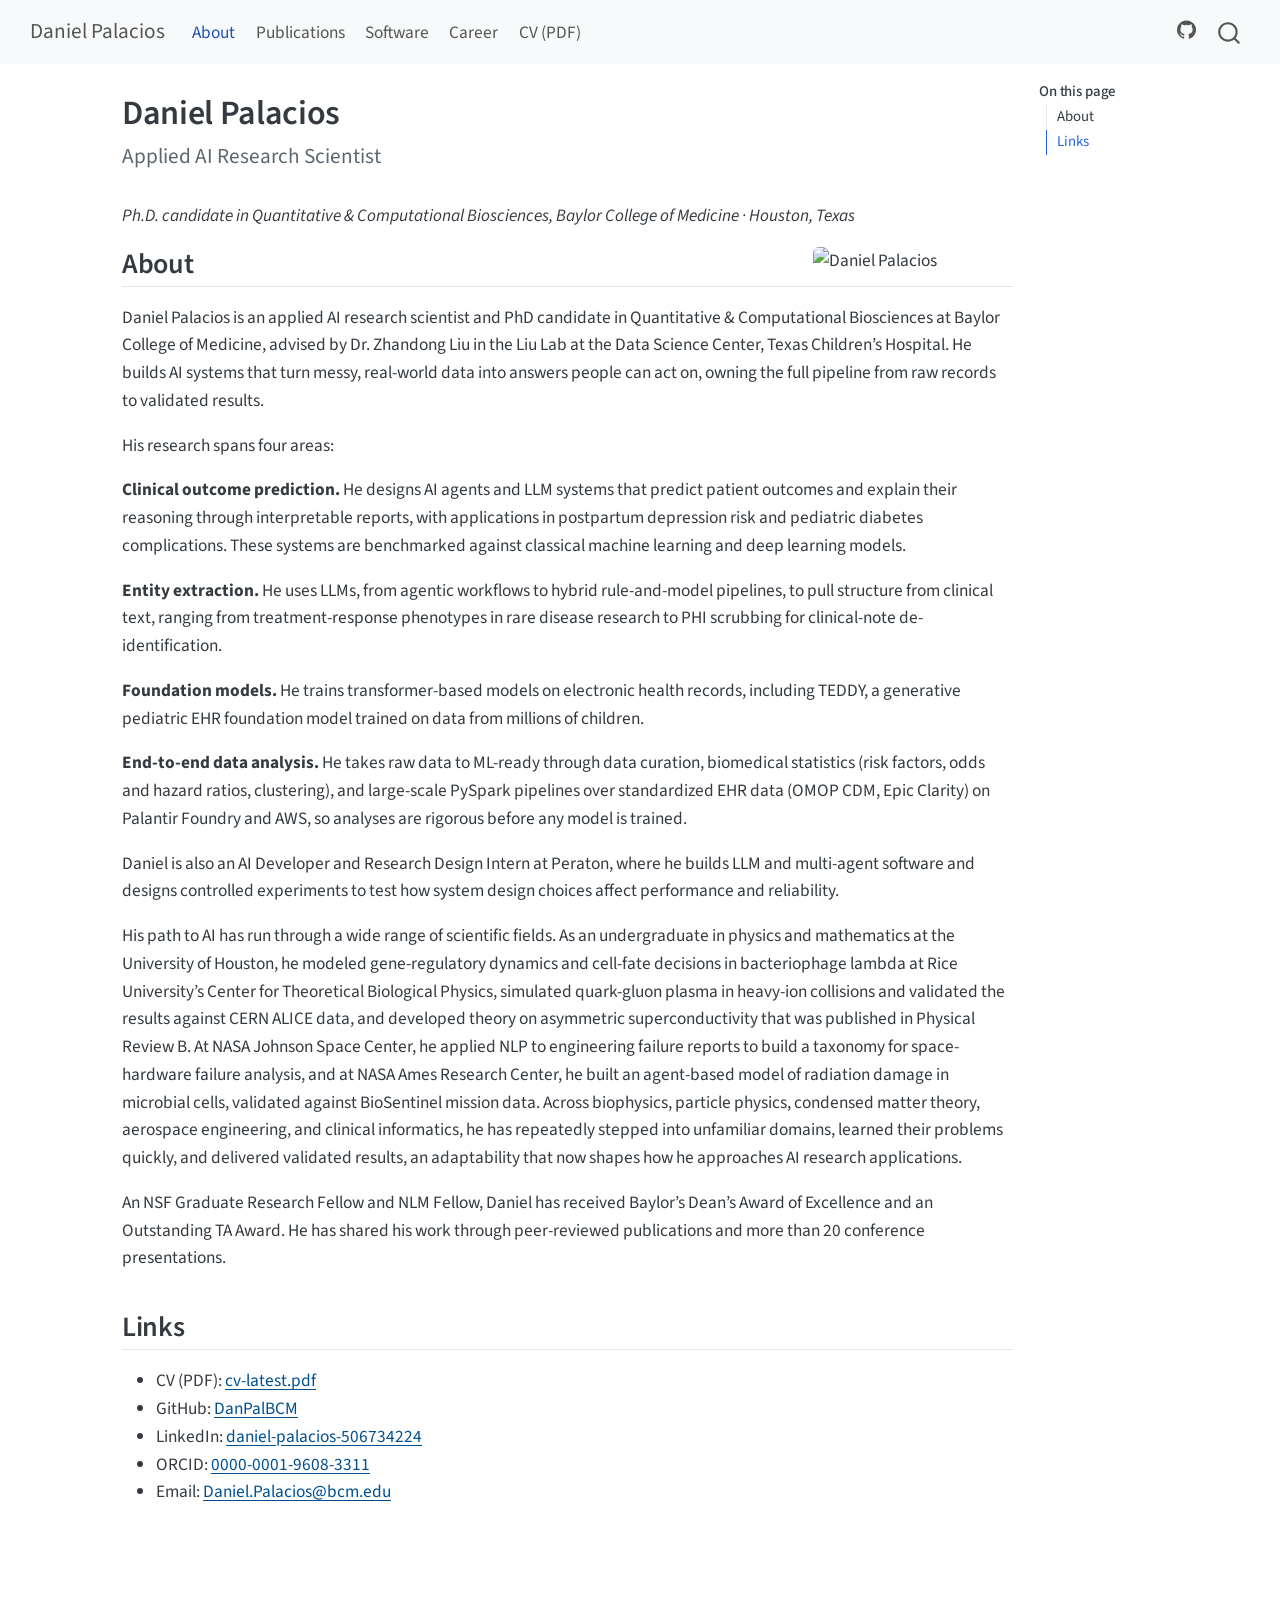
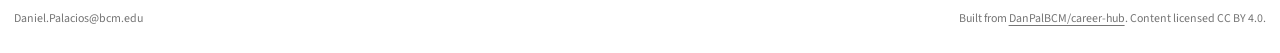
==== commit 7fd7118c: "deploy: 25bd96debc9c4cf1de9ac7d98db422344416ece8 25bd96debc9c4cf1de9ac7d98db422344416ece8" ====
--- a/index.html
+++ b/index.html
@@ -106,10 +106,6 @@
 <span class="menu-text">Career</span></a>
   </li>  
   <li class="nav-item">
-    <a class="nav-link" href="./travels.html"> 
-<span class="menu-text">Travels</span></a>
-  </li>  
-  <li class="nav-item">
     <a class="nav-link" href="./assets/cv/cv-latest.pdf"> 
 <span class="menu-text">CV (PDF)</span></a>
   </li>  
@@ -165,6 +161,7 @@
 
 
 <p><em>Ph.D.&nbsp;candidate in Quantitative &amp; Computational Biosciences, Baylor College of Medicine · Houston, Texas</em></p>
+<p><img src="assets/img/headshot-professional.jpg" alt="Daniel Palacios" style="float: right; width: 200px; border-radius: 6px; margin: 0 0 1em 1.5em;"></p>
 <section id="about" class="level2">
 <h2 class="anchored" data-anchor-id="about">About</h2>
 <p>Daniel Palacios is an applied AI research scientist and PhD candidate in Quantitative &amp; Computational Biosciences at Baylor College of Medicine, advised by Dr.&nbsp;Zhandong Liu in the Liu Lab at the Data Science Center, Texas Children’s Hospital. He builds AI systems that turn messy, real-world data into answers people can act on, owning the full pipeline from raw records to validated results.</p>
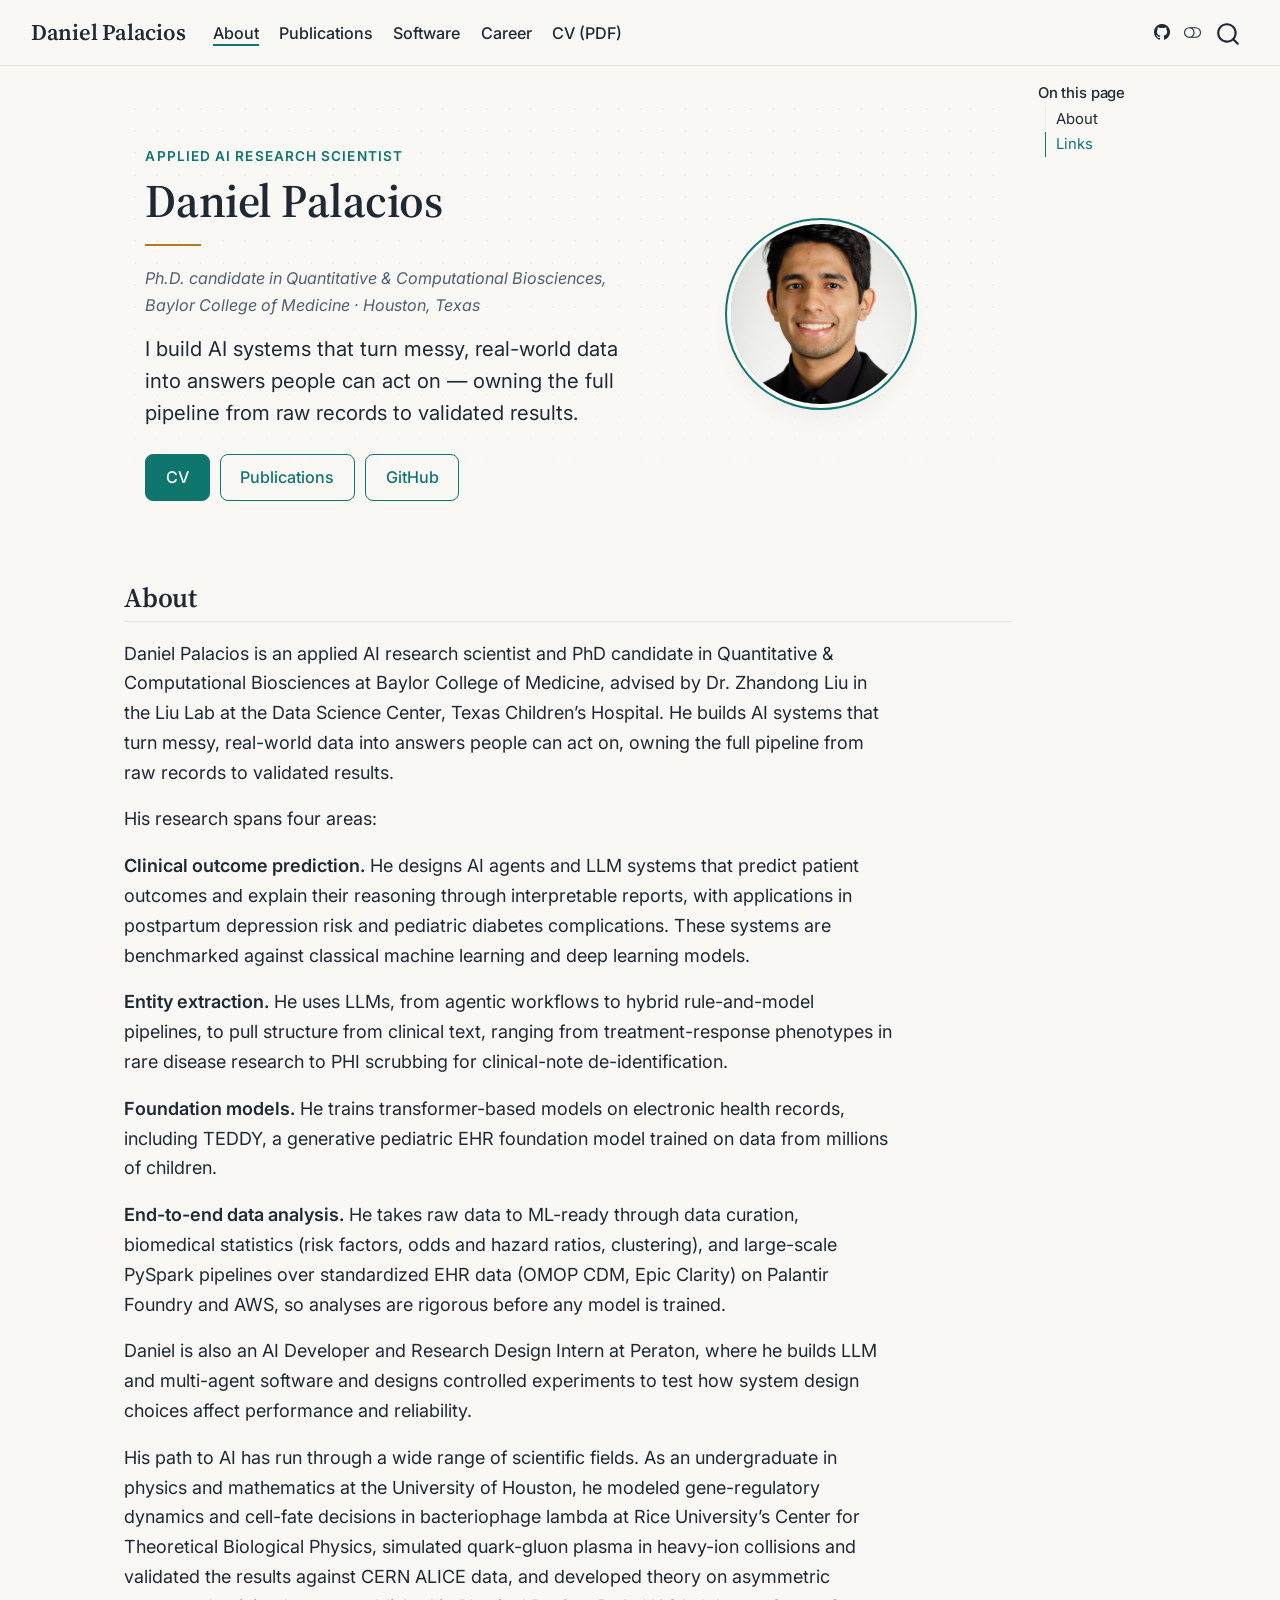
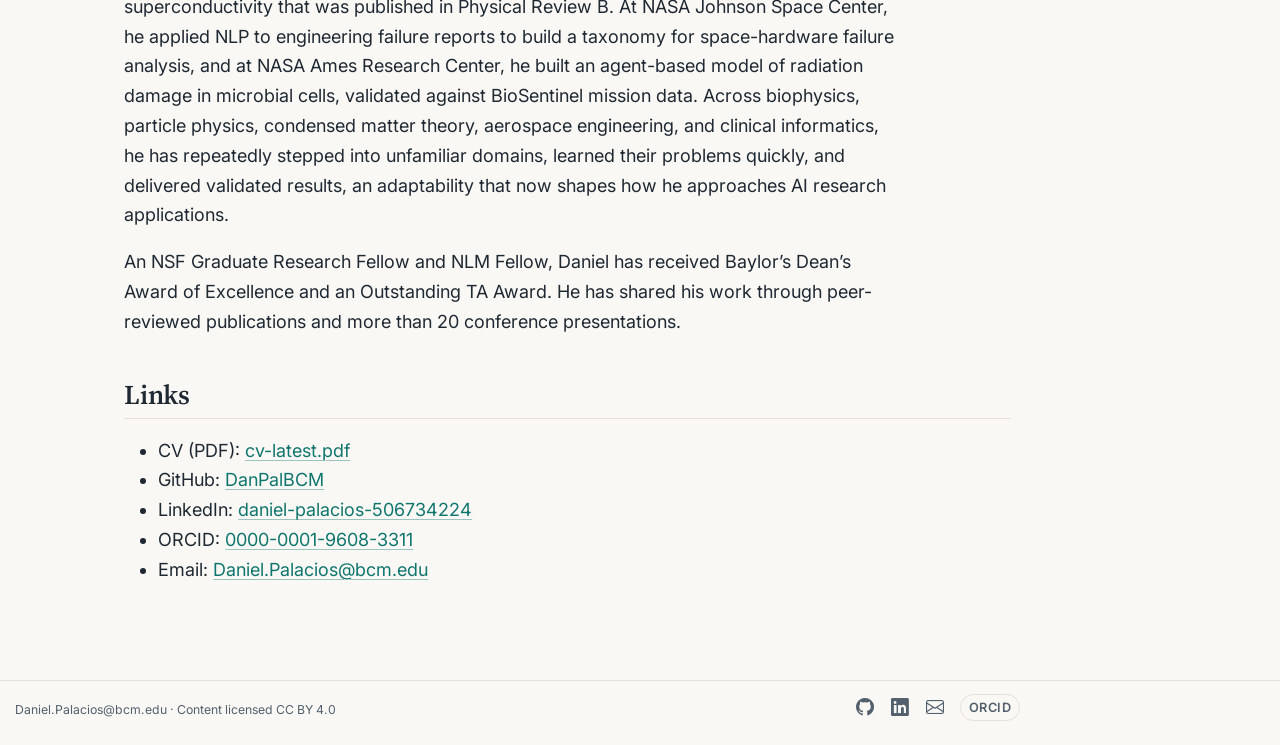
==== commit 6db69fba: "deploy: ef10e162a45e0e9fade9310c161aafc5ca006bde ef10e162a45e0e9fade9310c161aafc5ca006bde" ====
--- a/index.html
+++ b/index.html
@@ -36,10 +36,14 @@
 <script src="site_libs/quarto-html/tippy.umd.min.js"></script>
 <script src="site_libs/quarto-html/anchor.min.js"></script>
 <link href="site_libs/quarto-html/tippy.css" rel="stylesheet">
-<link href="site_libs/quarto-html/quarto-syntax-highlighting-37eea08aefeeee20ff55810ff984fec1.css" rel="stylesheet" id="quarto-text-highlighting-styles">
+<link href="site_libs/quarto-html/quarto-syntax-highlighting-1421c9f61a4d74e7a1f63be79d477a62.css" rel="stylesheet" class="quarto-color-scheme" id="quarto-text-highlighting-styles">
+<link href="site_libs/quarto-html/quarto-syntax-highlighting-dark-cfa60458f265d54c9071f3d636497f6e.css" rel="stylesheet" class="quarto-color-scheme quarto-color-alternate" id="quarto-text-highlighting-styles">
+<link href="site_libs/quarto-html/quarto-syntax-highlighting-1421c9f61a4d74e7a1f63be79d477a62.css" rel="stylesheet" class="quarto-color-scheme-extra" id="quarto-text-highlighting-styles">
 <script src="site_libs/bootstrap/bootstrap.min.js"></script>
 <link href="site_libs/bootstrap/bootstrap-icons.css" rel="stylesheet">
-<link href="site_libs/bootstrap/bootstrap-b05f8bd7fcabef2c4abf0fac0357116c.min.css" rel="stylesheet" append-hash="true" id="quarto-bootstrap" data-mode="light">
+<link href="site_libs/bootstrap/bootstrap-b096189635980d279fef8c6814b45e09.min.css" rel="stylesheet" append-hash="true" class="quarto-color-scheme" id="quarto-bootstrap" data-mode="light">
+<link href="site_libs/bootstrap/bootstrap-dark-e3ed3b7488962e572d1fb9efb7dbf520.min.css" rel="stylesheet" append-hash="true" class="quarto-color-scheme quarto-color-alternate" id="quarto-bootstrap" data-mode="dark">
+<link href="site_libs/bootstrap/bootstrap-b096189635980d279fef8c6814b45e09.min.css" rel="stylesheet" append-hash="true" class="quarto-color-scheme-extra" id="quarto-bootstrap" data-mode="light">
 <script id="quarto-search-options" type="application/json">{
   "location": "navbar",
   "copy-button": false,
@@ -69,10 +73,171 @@
 }</script>
 
 
-<link rel="stylesheet" href="styles.css">
 </head>
 
-<body class="nav-fixed quarto-light">
+<body class="nav-fixed quarto-light"><script id="quarto-html-before-body" type="application/javascript">
+    const toggleBodyColorMode = (bsSheetEl) => {
+      const mode = bsSheetEl.getAttribute("data-mode");
+      const bodyEl = window.document.querySelector("body");
+      if (mode === "dark") {
+        bodyEl.classList.add("quarto-dark");
+        bodyEl.classList.remove("quarto-light");
+      } else {
+        bodyEl.classList.add("quarto-light");
+        bodyEl.classList.remove("quarto-dark");
+      }
+    }
+    const toggleBodyColorPrimary = () => {
+      const bsSheetEl = window.document.querySelector("link#quarto-bootstrap:not([rel=disabled-stylesheet])");
+      if (bsSheetEl) {
+        toggleBodyColorMode(bsSheetEl);
+      }
+    }
+    const setColorSchemeToggle = (alternate) => {
+      const toggles = window.document.querySelectorAll('.quarto-color-scheme-toggle');
+      for (let i=0; i < toggles.length; i++) {
+        const toggle = toggles[i];
+        if (toggle) {
+          if (alternate) {
+            toggle.classList.add("alternate");
+          } else {
+            toggle.classList.remove("alternate");
+          }
+        }
+      }
+    };
+    const toggleColorMode = (alternate) => {
+      // Switch the stylesheets
+      const primaryStylesheets = window.document.querySelectorAll('link.quarto-color-scheme:not(.quarto-color-alternate)');
+      const alternateStylesheets = window.document.querySelectorAll('link.quarto-color-scheme.quarto-color-alternate');
+      manageTransitions('#quarto-margin-sidebar .nav-link', false);
+      if (alternate) {
+        // note: dark is layered on light, we don't disable primary!
+        enableStylesheet(alternateStylesheets);
+        for (const sheetNode of alternateStylesheets) {
+          if (sheetNode.id === "quarto-bootstrap") {
+            toggleBodyColorMode(sheetNode);
+          }
+        }
+      } else {
+        disableStylesheet(alternateStylesheets);
+        enableStylesheet(primaryStylesheets)
+        toggleBodyColorPrimary();
+      }
+      manageTransitions('#quarto-margin-sidebar .nav-link', true);
+      // Switch the toggles
+      setColorSchemeToggle(alternate)
+      // Hack to workaround the fact that safari doesn't
+      // properly recolor the scrollbar when toggling (#1455)
+      if (navigator.userAgent.indexOf('Safari') > 0 && navigator.userAgent.indexOf('Chrome') == -1) {
+        manageTransitions("body", false);
+        window.scrollTo(0, 1);
+        setTimeout(() => {
+          window.scrollTo(0, 0);
+          manageTransitions("body", true);
+        }, 40);
+      }
+    }
+    const disableStylesheet = (stylesheets) => {
+      for (let i=0; i < stylesheets.length; i++) {
+        const stylesheet = stylesheets[i];
+        stylesheet.rel = 'disabled-stylesheet';
+      }
+    }
+    const enableStylesheet = (stylesheets) => {
+      for (let i=0; i < stylesheets.length; i++) {
+        const stylesheet = stylesheets[i];
+        if(stylesheet.rel !== 'stylesheet') { // for Chrome, which will still FOUC without this check
+          stylesheet.rel = 'stylesheet';
+        }
+      }
+    }
+    const manageTransitions = (selector, allowTransitions) => {
+      const els = window.document.querySelectorAll(selector);
+      for (let i=0; i < els.length; i++) {
+        const el = els[i];
+        if (allowTransitions) {
+          el.classList.remove('notransition');
+        } else {
+          el.classList.add('notransition');
+        }
+      }
+    }
+    const isFileUrl = () => {
+      return window.location.protocol === 'file:';
+    }
+    const hasAlternateSentinel = () => {
+      let styleSentinel = getColorSchemeSentinel();
+      if (styleSentinel !== null) {
+        return styleSentinel === "alternate";
+      } else {
+        return false;
+      }
+    }
+    const setStyleSentinel = (alternate) => {
+      const value = alternate ? "alternate" : "default";
+      if (!isFileUrl()) {
+        window.localStorage.setItem("quarto-color-scheme", value);
+      } else {
+        localAlternateSentinel = value;
+      }
+    }
+    const getColorSchemeSentinel = () => {
+      if (!isFileUrl()) {
+        const storageValue = window.localStorage.getItem("quarto-color-scheme");
+        return storageValue != null ? storageValue : localAlternateSentinel;
+      } else {
+        return localAlternateSentinel;
+      }
+    }
+    const toggleGiscusIfUsed = (isAlternate, darkModeDefault) => {
+      const baseTheme = document.querySelector('#giscus-base-theme')?.value ?? 'light';
+      const alternateTheme = document.querySelector('#giscus-alt-theme')?.value ?? 'dark';
+      let newTheme = '';
+      if(authorPrefersDark) {
+        newTheme = isAlternate ? baseTheme : alternateTheme;
+      } else {
+        newTheme = isAlternate ? alternateTheme : baseTheme;
+      }
+      const changeGiscusTheme = () => {
+        // From: https://github.com/giscus/giscus/issues/336
+        const sendMessage = (message) => {
+          const iframe = document.querySelector('iframe.giscus-frame');
+          if (!iframe) return;
+          iframe.contentWindow.postMessage({ giscus: message }, 'https://giscus.app');
+        }
+        sendMessage({
+          setConfig: {
+            theme: newTheme
+          }
+        });
+      }
+      const isGiscussLoaded = window.document.querySelector('iframe.giscus-frame') !== null;
+      if (isGiscussLoaded) {
+        changeGiscusTheme();
+      }
+    };
+    const authorPrefersDark = false;
+    const darkModeDefault = authorPrefersDark;
+      document.querySelector('link#quarto-text-highlighting-styles.quarto-color-scheme-extra').rel = 'disabled-stylesheet';
+      document.querySelector('link#quarto-bootstrap.quarto-color-scheme-extra').rel = 'disabled-stylesheet';
+    let localAlternateSentinel = darkModeDefault ? 'alternate' : 'default';
+    // Dark / light mode switch
+    window.quartoToggleColorScheme = () => {
+      // Read the current dark / light value
+      let toAlternate = !hasAlternateSentinel();
+      toggleColorMode(toAlternate);
+      setStyleSentinel(toAlternate);
+      toggleGiscusIfUsed(toAlternate, darkModeDefault);
+      window.dispatchEvent(new Event('resize'));
+    };
+    // Switch to dark mode if need be
+    if (hasAlternateSentinel()) {
+      toggleColorMode(true);
+    } else {
+      toggleColorMode(false);
+    }
+  </script>
 
 <div id="quarto-search-results"></div>
   <header id="quarto-header" class="headroom fixed-top">
@@ -119,6 +284,7 @@
 </ul>
           </div> <!-- /navcollapse -->
             <div class="quarto-navbar-tools">
+  <a href="" class="quarto-color-scheme-toggle quarto-navigation-tool  px-1" onclick="window.quartoToggleColorScheme(); return false;" title="Toggle dark mode"><i class="bi"></i></a>
 </div>
       </div> <!-- /container-fluid -->
     </nav>
@@ -140,6 +306,7 @@
 <!-- main -->
 <main class="content" id="quarto-document-content">
 
+
 <header id="title-block-header" class="quarto-title-block default">
 <div class="quarto-title">
 <h1 class="title">Daniel Palacios</h1>
@@ -160,8 +327,30 @@
 </header>
 
 
+<div class="hero">
+<div class="grid">
+<div class="g-col-12 g-col-md-7 hero-text">
+<div class="hero-eyebrow">
+<p>Applied AI Research Scientist</p>
+</div>
+<div class="hero-name">
+<p>Daniel Palacios</p>
+</div>
+<div class="hero-meta">
 <p><em>Ph.D.&nbsp;candidate in Quantitative &amp; Computational Biosciences, Baylor College of Medicine · Houston, Texas</em></p>
-<p><img src="assets/img/headshot-professional.jpg" alt="Daniel Palacios" style="float: right; width: 200px; border-radius: 6px; margin: 0 0 1em 1.5em;"></p>
+</div>
+<div class="lead">
+<p>I build AI systems that turn messy, real-world data into answers people can act on — owning the full pipeline from raw records to validated results.</p>
+</div>
+<div class="hero-actions">
+<p><a href="assets/cv/cv-latest.pdf" class="btn btn-primary">CV</a> <a href="./publications.html" class="btn btn-outline-primary">Publications</a> <a href="https://github.com/DanPalBCM" class="btn btn-outline-primary">GitHub</a></p>
+</div>
+</div>
+<div class="g-col-12 g-col-md-5 hero-photo-col">
+<p><img src="assets/img/headshot-professional.jpg" alt="Daniel Palacios" class="hero-photo" width="180" height="180"></p>
+</div>
+</div>
+</div>
 <section id="about" class="level2">
 <h2 class="anchored" data-anchor-id="about">About</h2>
 <p>Daniel Palacios is an applied AI research scientist and PhD candidate in Quantitative &amp; Computational Biosciences at Baylor College of Medicine, advised by Dr.&nbsp;Zhandong Liu in the Liu Lab at the Data Science Center, Texas Children’s Hospital. He builds AI systems that turn messy, real-world data into answers people can act on, owning the full pipeline from raw records to validated results.</p>
@@ -191,6 +380,19 @@
 </main> <!-- /main -->
 <script id="quarto-html-after-body" type="application/javascript">
   window.document.addEventListener("DOMContentLoaded", function (event) {
+    // Ensure there is a toggle, if there isn't float one in the top right
+    if (window.document.querySelector('.quarto-color-scheme-toggle') === null) {
+      const a = window.document.createElement('a');
+      a.classList.add('top-right');
+      a.classList.add('quarto-color-scheme-toggle');
+      a.href = "";
+      a.onclick = function() { try { window.quartoToggleColorScheme(); } catch {} return false; };
+      const i = window.document.createElement("i");
+      i.classList.add('bi');
+      a.appendChild(i);
+      window.document.body.appendChild(a);
+    }
+    setColorSchemeToggle(hasAlternateSentinel())
     const icon = "";
     const anchorJS = new window.AnchorJS();
     anchorJS.options = {
@@ -597,14 +799,38 @@
 <footer class="footer">
   <div class="nav-footer">
     <div class="nav-footer-left">
-<p>Daniel.Palacios@bcm.edu</p>
+<p>Daniel.Palacios@bcm.edu · Content licensed CC BY 4.0</p>
 </div>   
     <div class="nav-footer-center">
       &nbsp;
     </div>
     <div class="nav-footer-right">
-<p>Built from <a href="https://github.com/DanPalBCM/career-hub">DanPalBCM/career-hub</a>. Content licensed CC BY 4.0.</p>
-</div>
+      <ul class="footer-items list-unstyled">
+    <li class="nav-item compact">
+    <a class="nav-link" href="https://github.com/DanPalBCM">
+      <i class="bi bi-github" role="img" aria-label="GitHub">
+</i> 
+    </a>
+  </li>  
+    <li class="nav-item compact">
+    <a class="nav-link" href="https://www.linkedin.com/in/daniel-palacios-506734224/">
+      <i class="bi bi-linkedin" role="img" aria-label="LinkedIn">
+</i> 
+    </a>
+  </li>  
+    <li class="nav-item compact">
+    <a class="nav-link" href="mailto:Daniel.Palacios@bcm.edu">
+      <i class="bi bi-envelope" role="img" aria-label="Email">
+</i> 
+    </a>
+  </li>  
+    <li class="nav-item">
+    <a class="nav-link" href="https://orcid.org/0000-0001-9608-3311">
+<p>ORCID</p>
+</a>
+  </li>  
+</ul>
+    </div>
   </div>
 </footer>
 
--- a/site_libs/quarto-html/quarto-syntax-highlighting-1421c9f61a4d74e7a1f63be79d477a62.css
+++ b/site_libs/quarto-html/quarto-syntax-highlighting-1421c9f61a4d74e7a1f63be79d477a62.css
@@ -0,0 +1,236 @@
+/* quarto syntax highlight colors */
+:root {
+  --quarto-hl-ot-color: #003B4F;
+  --quarto-hl-at-color: #657422;
+  --quarto-hl-ss-color: #20794D;
+  --quarto-hl-an-color: #5E5E5E;
+  --quarto-hl-fu-color: #4758AB;
+  --quarto-hl-st-color: #20794D;
+  --quarto-hl-cf-color: #003B4F;
+  --quarto-hl-op-color: #5E5E5E;
+  --quarto-hl-er-color: #AD0000;
+  --quarto-hl-bn-color: #AD0000;
+  --quarto-hl-al-color: #AD0000;
+  --quarto-hl-va-color: #111111;
+  --quarto-hl-bu-color: inherit;
+  --quarto-hl-ex-color: inherit;
+  --quarto-hl-pp-color: #AD0000;
+  --quarto-hl-in-color: #5E5E5E;
+  --quarto-hl-vs-color: #20794D;
+  --quarto-hl-wa-color: #5E5E5E;
+  --quarto-hl-do-color: #5E5E5E;
+  --quarto-hl-im-color: #00769E;
+  --quarto-hl-ch-color: #20794D;
+  --quarto-hl-dt-color: #AD0000;
+  --quarto-hl-fl-color: #AD0000;
+  --quarto-hl-co-color: #5E5E5E;
+  --quarto-hl-cv-color: #5E5E5E;
+  --quarto-hl-cn-color: #8f5902;
+  --quarto-hl-sc-color: #5E5E5E;
+  --quarto-hl-dv-color: #AD0000;
+  --quarto-hl-kw-color: #003B4F;
+}
+
+/* other quarto variables */
+:root {
+  --quarto-font-monospace: "JetBrains Mono", SFMono-Regular, Menlo, Consolas, "Liberation Mono", monospace;
+}
+
+/* syntax highlight based on Pandoc's rules */
+pre > code.sourceCode > span {
+  color: #003B4F;
+}
+
+code.sourceCode > span {
+  color: #003B4F;
+}
+
+div.sourceCode,
+div.sourceCode pre.sourceCode {
+  color: #003B4F;
+}
+
+/* Normal */
+code span {
+  color: #003B4F;
+}
+
+/* Alert */
+code span.al {
+  color: #AD0000;
+  font-style: inherit;
+}
+
+/* Annotation */
+code span.an {
+  color: #5E5E5E;
+  font-style: inherit;
+}
+
+/* Attribute */
+code span.at {
+  color: #657422;
+  font-style: inherit;
+}
+
+/* BaseN */
+code span.bn {
+  color: #AD0000;
+  font-style: inherit;
+}
+
+/* BuiltIn */
+code span.bu {
+  font-style: inherit;
+}
+
+/* ControlFlow */
+code span.cf {
+  color: #003B4F;
+  font-weight: bold;
+  font-style: inherit;
+}
+
+/* Char */
+code span.ch {
+  color: #20794D;
+  font-style: inherit;
+}
+
+/* Constant */
+code span.cn {
+  color: #8f5902;
+  font-style: inherit;
+}
+
+/* Comment */
+code span.co {
+  color: #5E5E5E;
+  font-style: inherit;
+}
+
+/* CommentVar */
+code span.cv {
+  color: #5E5E5E;
+  font-style: italic;
+}
+
+/* Documentation */
+code span.do {
+  color: #5E5E5E;
+  font-style: italic;
+}
+
+/* DataType */
+code span.dt {
+  color: #AD0000;
+  font-style: inherit;
+}
+
+/* DecVal */
+code span.dv {
+  color: #AD0000;
+  font-style: inherit;
+}
+
+/* Error */
+code span.er {
+  color: #AD0000;
+  font-style: inherit;
+}
+
+/* Extension */
+code span.ex {
+  font-style: inherit;
+}
+
+/* Float */
+code span.fl {
+  color: #AD0000;
+  font-style: inherit;
+}
+
+/* Function */
+code span.fu {
+  color: #4758AB;
+  font-style: inherit;
+}
+
+/* Import */
+code span.im {
+  color: #00769E;
+  font-style: inherit;
+}
+
+/* Information */
+code span.in {
+  color: #5E5E5E;
+  font-style: inherit;
+}
+
+/* Keyword */
+code span.kw {
+  color: #003B4F;
+  font-weight: bold;
+  font-style: inherit;
+}
+
+/* Operator */
+code span.op {
+  color: #5E5E5E;
+  font-style: inherit;
+}
+
+/* Other */
+code span.ot {
+  color: #003B4F;
+  font-style: inherit;
+}
+
+/* Preprocessor */
+code span.pp {
+  color: #AD0000;
+  font-style: inherit;
+}
+
+/* SpecialChar */
+code span.sc {
+  color: #5E5E5E;
+  font-style: inherit;
+}
+
+/* SpecialString */
+code span.ss {
+  color: #20794D;
+  font-style: inherit;
+}
+
+/* String */
+code span.st {
+  color: #20794D;
+  font-style: inherit;
+}
+
+/* Variable */
+code span.va {
+  color: #111111;
+  font-style: inherit;
+}
+
+/* VerbatimString */
+code span.vs {
+  color: #20794D;
+  font-style: inherit;
+}
+
+/* Warning */
+code span.wa {
+  color: #5E5E5E;
+  font-style: italic;
+}
+
+.prevent-inlining {
+  content: "</";
+}
+
+/*# sourceMappingURL=994915ace2d91fa70778a9b3c2e1dc08.css.map */
--- a/site_libs/quarto-html/quarto-syntax-highlighting-dark-cfa60458f265d54c9071f3d636497f6e.css
+++ b/site_libs/quarto-html/quarto-syntax-highlighting-dark-cfa60458f265d54c9071f3d636497f6e.css
@@ -0,0 +1,219 @@
+/* quarto syntax highlight colors */
+:root {
+  --quarto-hl-al-color: #f07178;
+  --quarto-hl-an-color: #d4d0ab;
+  --quarto-hl-at-color: #00e0e0;
+  --quarto-hl-bn-color: #d4d0ab;
+  --quarto-hl-bu-color: #abe338;
+  --quarto-hl-ch-color: #abe338;
+  --quarto-hl-co-color: #f8f8f2;
+  --quarto-hl-cv-color: #ffd700;
+  --quarto-hl-cn-color: #ffd700;
+  --quarto-hl-cf-color: #ffa07a;
+  --quarto-hl-dt-color: #ffa07a;
+  --quarto-hl-dv-color: #d4d0ab;
+  --quarto-hl-do-color: #f8f8f2;
+  --quarto-hl-er-color: #f07178;
+  --quarto-hl-ex-color: #00e0e0;
+  --quarto-hl-fl-color: #d4d0ab;
+  --quarto-hl-fu-color: #ffa07a;
+  --quarto-hl-im-color: #abe338;
+  --quarto-hl-in-color: #d4d0ab;
+  --quarto-hl-kw-color: #ffa07a;
+  --quarto-hl-op-color: #ffa07a;
+  --quarto-hl-ot-color: #00e0e0;
+  --quarto-hl-pp-color: #dcc6e0;
+  --quarto-hl-re-color: #00e0e0;
+  --quarto-hl-sc-color: #abe338;
+  --quarto-hl-ss-color: #abe338;
+  --quarto-hl-st-color: #abe338;
+  --quarto-hl-va-color: #00e0e0;
+  --quarto-hl-vs-color: #abe338;
+  --quarto-hl-wa-color: #dcc6e0;
+}
+
+/* other quarto variables */
+:root {
+  --quarto-font-monospace: "JetBrains Mono", SFMono-Regular, Menlo, Consolas, "Liberation Mono", monospace;
+}
+
+/* syntax highlight based on Pandoc's rules */
+pre > code.sourceCode > span {
+  color: #f8f8f2;
+}
+
+code.sourceCode > span {
+  color: #f8f8f2;
+}
+
+div.sourceCode,
+div.sourceCode pre.sourceCode {
+  color: #f8f8f2;
+}
+
+/* Normal */
+code span {
+  color: #f8f8f2;
+}
+
+/* Alert */
+code span.al {
+  color: #f07178;
+}
+
+/* Annotation */
+code span.an {
+  color: #d4d0ab;
+}
+
+/* Attribute */
+code span.at {
+  color: #00e0e0;
+}
+
+/* BaseN */
+code span.bn {
+  color: #d4d0ab;
+}
+
+/* BuiltIn */
+code span.bu {
+  color: #abe338;
+}
+
+/* ControlFlow */
+code span.cf {
+  font-weight: bold;
+  color: #ffa07a;
+}
+
+/* Char */
+code span.ch {
+  color: #abe338;
+}
+
+/* Constant */
+code span.cn {
+  color: #ffd700;
+}
+
+/* Comment */
+code span.co {
+  font-style: italic;
+  color: #f8f8f2;
+}
+
+/* CommentVar */
+code span.cv {
+  color: #ffd700;
+}
+
+/* Documentation */
+code span.do {
+  color: #f8f8f2;
+}
+
+/* DataType */
+code span.dt {
+  color: #ffa07a;
+}
+
+/* DecVal */
+code span.dv {
+  color: #d4d0ab;
+}
+
+/* Error */
+code span.er {
+  color: #f07178;
+  text-decoration: underline;
+}
+
+/* Extension */
+code span.ex {
+  font-weight: bold;
+  color: #00e0e0;
+}
+
+/* Float */
+code span.fl {
+  color: #d4d0ab;
+}
+
+/* Function */
+code span.fu {
+  color: #ffa07a;
+}
+
+/* Import */
+code span.im {
+  color: #abe338;
+}
+
+/* Information */
+code span.in {
+  color: #d4d0ab;
+}
+
+/* Keyword */
+code span.kw {
+  font-weight: bold;
+  color: #ffa07a;
+}
+
+/* Operator */
+code span.op {
+  color: #ffa07a;
+}
+
+/* Other */
+code span.ot {
+  color: #00e0e0;
+}
+
+/* Preprocessor */
+code span.pp {
+  color: #dcc6e0;
+}
+
+/* RegionMarker */
+code span.re {
+  background-color: #f8f8f2;
+  color: #00e0e0;
+}
+
+/* SpecialChar */
+code span.sc {
+  color: #abe338;
+}
+
+/* SpecialString */
+code span.ss {
+  color: #abe338;
+}
+
+/* String */
+code span.st {
+  color: #abe338;
+}
+
+/* Variable */
+code span.va {
+  color: #00e0e0;
+}
+
+/* VerbatimString */
+code span.vs {
+  color: #abe338;
+}
+
+/* Warning */
+code span.wa {
+  color: #dcc6e0;
+}
+
+.prevent-inlining {
+  content: "</";
+}
+
+/*# sourceMappingURL=33612445132651a225c9bfe7f6c37acf.css.map */
--- a/site_libs/quarto-html/quarto-syntax-highlighting-1421c9f61a4d74e7a1f63be79d477a62.css
+++ b/site_libs/quarto-html/quarto-syntax-highlighting-1421c9f61a4d74e7a1f63be79d477a62.css
@@ -0,0 +1,236 @@
+/* quarto syntax highlight colors */
+:root {
+  --quarto-hl-ot-color: #003B4F;
+  --quarto-hl-at-color: #657422;
+  --quarto-hl-ss-color: #20794D;
+  --quarto-hl-an-color: #5E5E5E;
+  --quarto-hl-fu-color: #4758AB;
+  --quarto-hl-st-color: #20794D;
+  --quarto-hl-cf-color: #003B4F;
+  --quarto-hl-op-color: #5E5E5E;
+  --quarto-hl-er-color: #AD0000;
+  --quarto-hl-bn-color: #AD0000;
+  --quarto-hl-al-color: #AD0000;
+  --quarto-hl-va-color: #111111;
+  --quarto-hl-bu-color: inherit;
+  --quarto-hl-ex-color: inherit;
+  --quarto-hl-pp-color: #AD0000;
+  --quarto-hl-in-color: #5E5E5E;
+  --quarto-hl-vs-color: #20794D;
+  --quarto-hl-wa-color: #5E5E5E;
+  --quarto-hl-do-color: #5E5E5E;
+  --quarto-hl-im-color: #00769E;
+  --quarto-hl-ch-color: #20794D;
+  --quarto-hl-dt-color: #AD0000;
+  --quarto-hl-fl-color: #AD0000;
+  --quarto-hl-co-color: #5E5E5E;
+  --quarto-hl-cv-color: #5E5E5E;
+  --quarto-hl-cn-color: #8f5902;
+  --quarto-hl-sc-color: #5E5E5E;
+  --quarto-hl-dv-color: #AD0000;
+  --quarto-hl-kw-color: #003B4F;
+}
+
+/* other quarto variables */
+:root {
+  --quarto-font-monospace: "JetBrains Mono", SFMono-Regular, Menlo, Consolas, "Liberation Mono", monospace;
+}
+
+/* syntax highlight based on Pandoc's rules */
+pre > code.sourceCode > span {
+  color: #003B4F;
+}
+
+code.sourceCode > span {
+  color: #003B4F;
+}
+
+div.sourceCode,
+div.sourceCode pre.sourceCode {
+  color: #003B4F;
+}
+
+/* Normal */
+code span {
+  color: #003B4F;
+}
+
+/* Alert */
+code span.al {
+  color: #AD0000;
+  font-style: inherit;
+}
+
+/* Annotation */
+code span.an {
+  color: #5E5E5E;
+  font-style: inherit;
+}
+
+/* Attribute */
+code span.at {
+  color: #657422;
+  font-style: inherit;
+}
+
+/* BaseN */
+code span.bn {
+  color: #AD0000;
+  font-style: inherit;
+}
+
+/* BuiltIn */
+code span.bu {
+  font-style: inherit;
+}
+
+/* ControlFlow */
+code span.cf {
+  color: #003B4F;
+  font-weight: bold;
+  font-style: inherit;
+}
+
+/* Char */
+code span.ch {
+  color: #20794D;
+  font-style: inherit;
+}
+
+/* Constant */
+code span.cn {
+  color: #8f5902;
+  font-style: inherit;
+}
+
+/* Comment */
+code span.co {
+  color: #5E5E5E;
+  font-style: inherit;
+}
+
+/* CommentVar */
+code span.cv {
+  color: #5E5E5E;
+  font-style: italic;
+}
+
+/* Documentation */
+code span.do {
+  color: #5E5E5E;
+  font-style: italic;
+}
+
+/* DataType */
+code span.dt {
+  color: #AD0000;
+  font-style: inherit;
+}
+
+/* DecVal */
+code span.dv {
+  color: #AD0000;
+  font-style: inherit;
+}
+
+/* Error */
+code span.er {
+  color: #AD0000;
+  font-style: inherit;
+}
+
+/* Extension */
+code span.ex {
+  font-style: inherit;
+}
+
+/* Float */
+code span.fl {
+  color: #AD0000;
+  font-style: inherit;
+}
+
+/* Function */
+code span.fu {
+  color: #4758AB;
+  font-style: inherit;
+}
+
+/* Import */
+code span.im {
+  color: #00769E;
+  font-style: inherit;
+}
+
+/* Information */
+code span.in {
+  color: #5E5E5E;
+  font-style: inherit;
+}
+
+/* Keyword */
+code span.kw {
+  color: #003B4F;
+  font-weight: bold;
+  font-style: inherit;
+}
+
+/* Operator */
+code span.op {
+  color: #5E5E5E;
+  font-style: inherit;
+}
+
+/* Other */
+code span.ot {
+  color: #003B4F;
+  font-style: inherit;
+}
+
+/* Preprocessor */
+code span.pp {
+  color: #AD0000;
+  font-style: inherit;
+}
+
+/* SpecialChar */
+code span.sc {
+  color: #5E5E5E;
+  font-style: inherit;
+}
+
+/* SpecialString */
+code span.ss {
+  color: #20794D;
+  font-style: inherit;
+}
+
+/* String */
+code span.st {
+  color: #20794D;
+  font-style: inherit;
+}
+
+/* Variable */
+code span.va {
+  color: #111111;
+  font-style: inherit;
+}
+
+/* VerbatimString */
+code span.vs {
+  color: #20794D;
+  font-style: inherit;
+}
+
+/* Warning */
+code span.wa {
+  color: #5E5E5E;
+  font-style: italic;
+}
+
+.prevent-inlining {
+  content: "</";
+}
+
+/*# sourceMappingURL=994915ace2d91fa70778a9b3c2e1dc08.css.map */
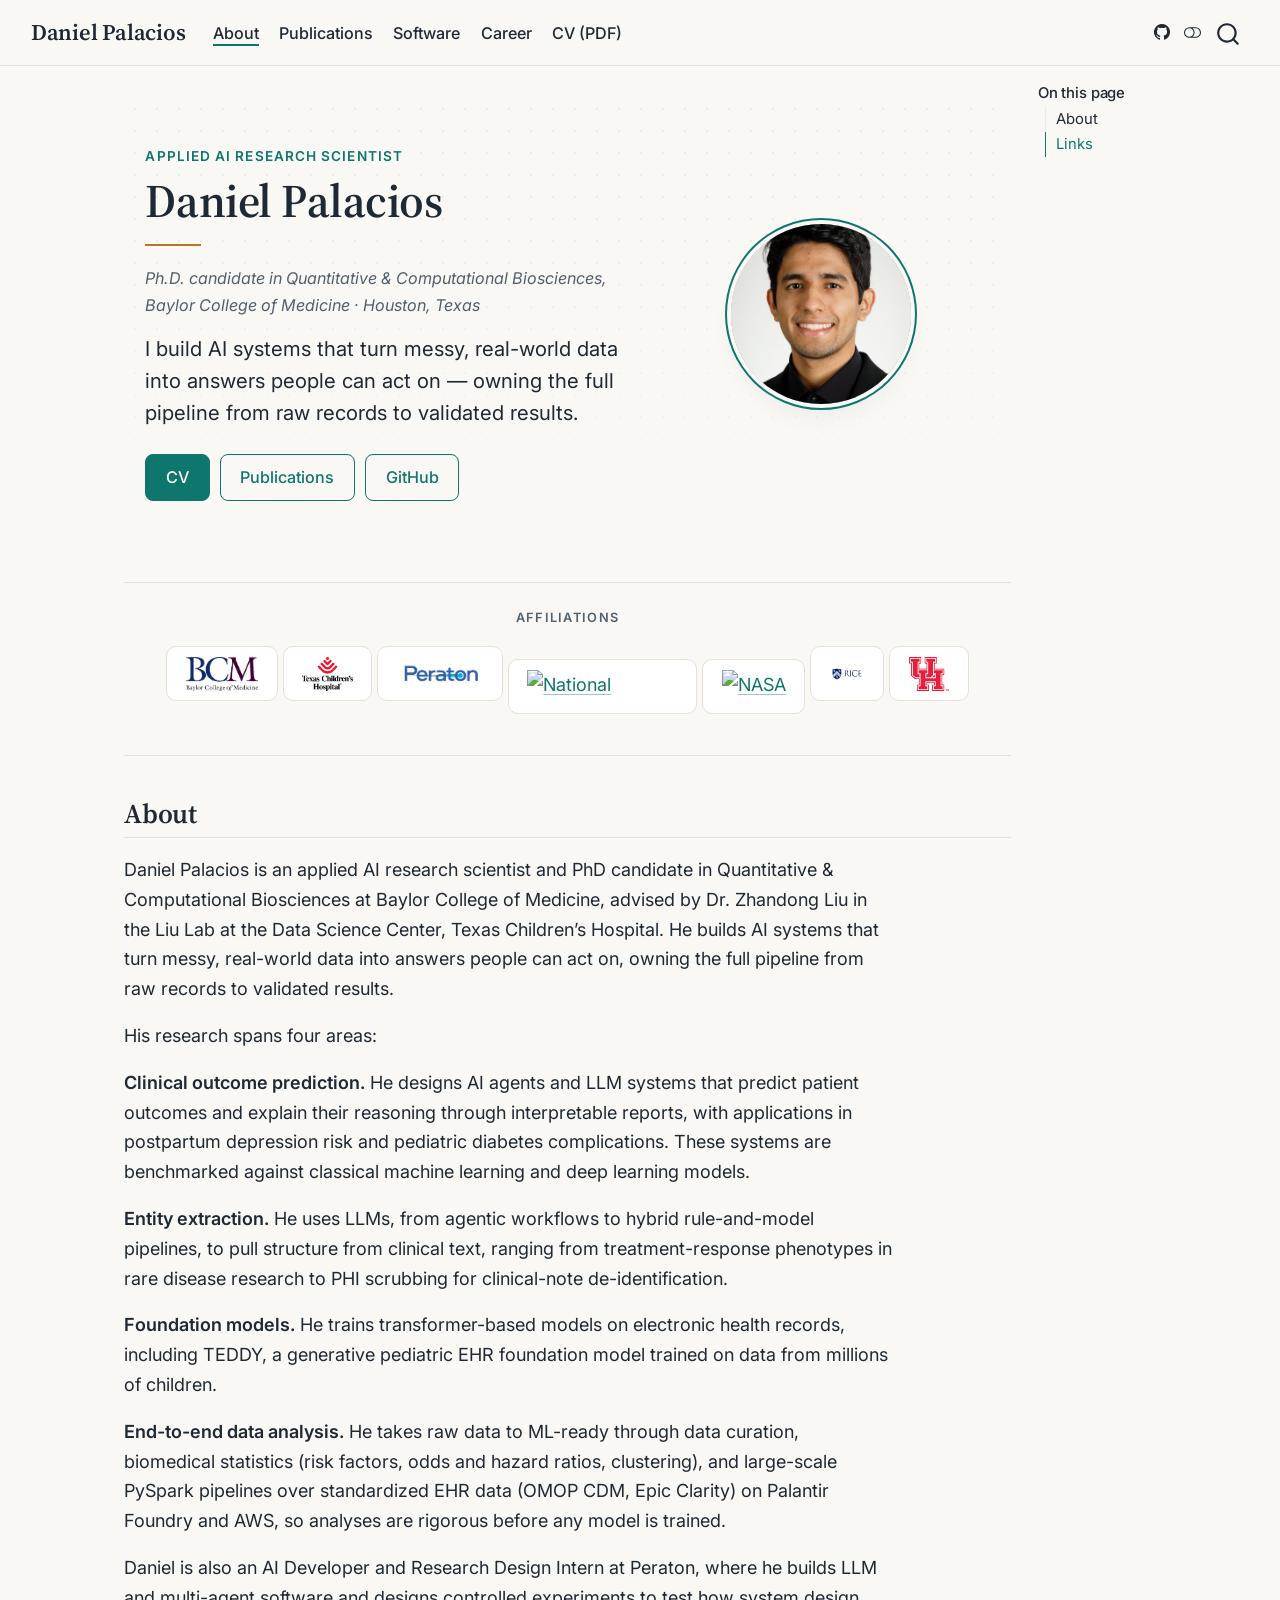
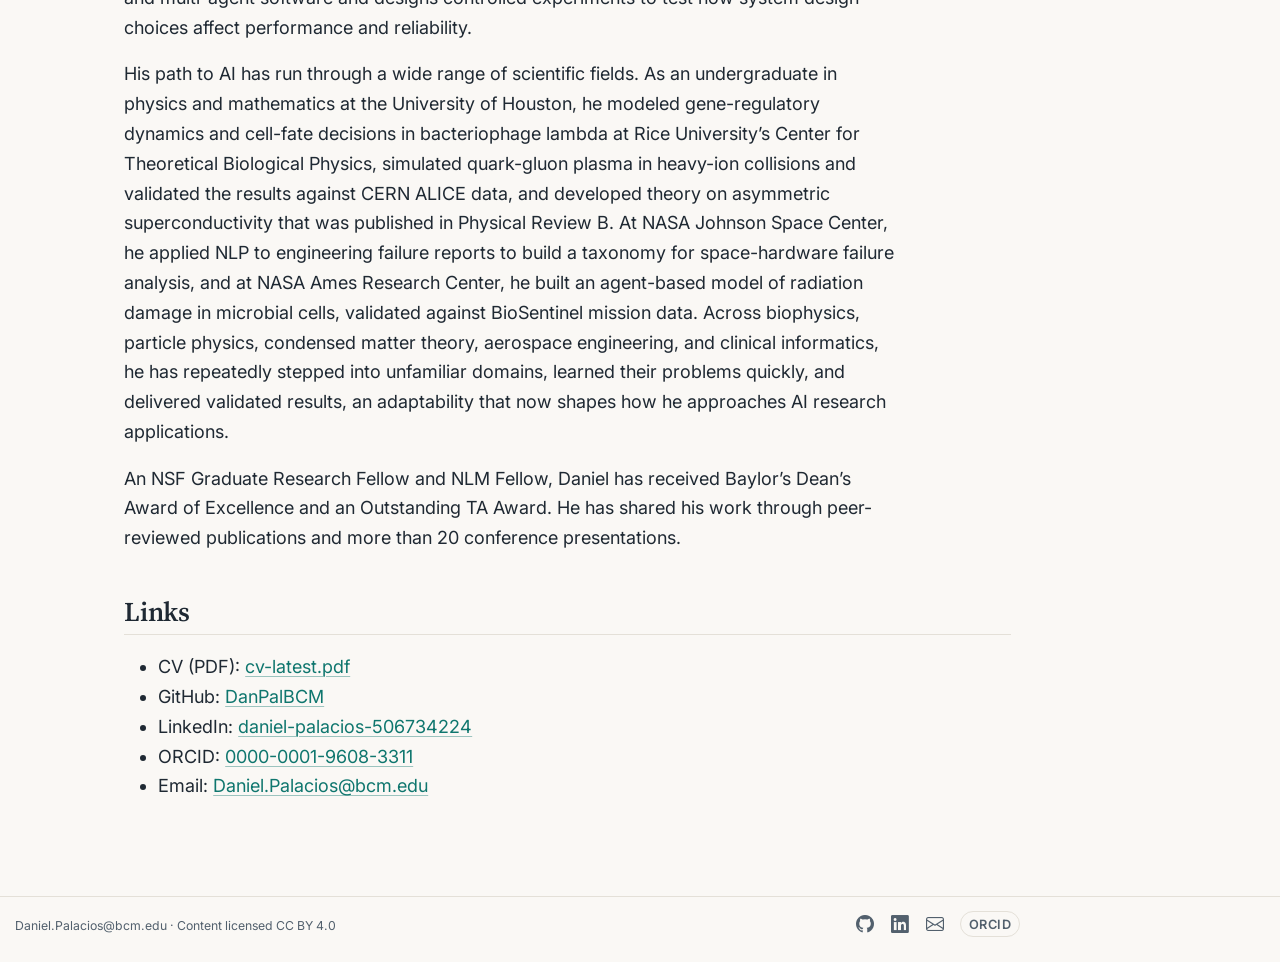
==== commit 1946f1e8: "deploy: 09ad6f9c20ce9a89f419026f4136ce69e0b22078 09ad6f9c20ce9a89f419026f4136ce69e0b22078" ====
--- a/index.html
+++ b/index.html
@@ -41,9 +41,9 @@
 <link href="site_libs/quarto-html/quarto-syntax-highlighting-1421c9f61a4d74e7a1f63be79d477a62.css" rel="stylesheet" class="quarto-color-scheme-extra" id="quarto-text-highlighting-styles">
 <script src="site_libs/bootstrap/bootstrap.min.js"></script>
 <link href="site_libs/bootstrap/bootstrap-icons.css" rel="stylesheet">
-<link href="site_libs/bootstrap/bootstrap-b096189635980d279fef8c6814b45e09.min.css" rel="stylesheet" append-hash="true" class="quarto-color-scheme" id="quarto-bootstrap" data-mode="light">
-<link href="site_libs/bootstrap/bootstrap-dark-e3ed3b7488962e572d1fb9efb7dbf520.min.css" rel="stylesheet" append-hash="true" class="quarto-color-scheme quarto-color-alternate" id="quarto-bootstrap" data-mode="dark">
-<link href="site_libs/bootstrap/bootstrap-b096189635980d279fef8c6814b45e09.min.css" rel="stylesheet" append-hash="true" class="quarto-color-scheme-extra" id="quarto-bootstrap" data-mode="light">
+<link href="site_libs/bootstrap/bootstrap-710740a6d569cc77be64311fc232839c.min.css" rel="stylesheet" append-hash="true" class="quarto-color-scheme" id="quarto-bootstrap" data-mode="light">
+<link href="site_libs/bootstrap/bootstrap-dark-1a90766076bd252896b5e20cdc8f2b8b.min.css" rel="stylesheet" append-hash="true" class="quarto-color-scheme quarto-color-alternate" id="quarto-bootstrap" data-mode="dark">
+<link href="site_libs/bootstrap/bootstrap-710740a6d569cc77be64311fc232839c.min.css" rel="stylesheet" append-hash="true" class="quarto-color-scheme-extra" id="quarto-bootstrap" data-mode="light">
 <script id="quarto-search-options" type="application/json">{
   "location": "navbar",
   "copy-button": false,
@@ -349,6 +349,14 @@
 <div class="g-col-12 g-col-md-5 hero-photo-col">
 <p><img src="assets/img/headshot-professional.jpg" alt="Daniel Palacios" class="hero-photo" width="180" height="180"></p>
 </div>
+</div>
+</div>
+<div class="affiliations">
+<div class="affil-label">
+Affiliations
+</div>
+<div class="affil-logos">
+<p><a href="https://www.bcm.edu/"><img src="assets/img/logos/bcm.png" alt="Baylor College of Medicine" class="affil-logo"></a> <a href="https://www.texaschildrens.org/"><img src="assets/img/logos/tch.png" alt="Texas Children's Hospital" class="affil-logo"></a> <a href="https://www.peraton.com/"><img src="assets/img/logos/peraton.png" alt="Peraton" class="affil-logo"></a> <a href="https://www.nsf.gov/"><img src="assets/img/logos/nsf.svg" alt="National Science Foundation" class="affil-logo"></a> <a href="https://www.nasa.gov/"><img src="assets/img/logos/nasa.svg" alt="NASA" class="affil-logo"></a> <a href="https://www.rice.edu/"><img src="assets/img/logos/rice.svg" alt="Rice University" class="affil-logo"></a> <a href="https://uh.edu/"><img src="assets/img/logos/uh.svg" alt="University of Houston" class="affil-logo"></a></p>
 </div>
 </div>
 <section id="about" class="level2">
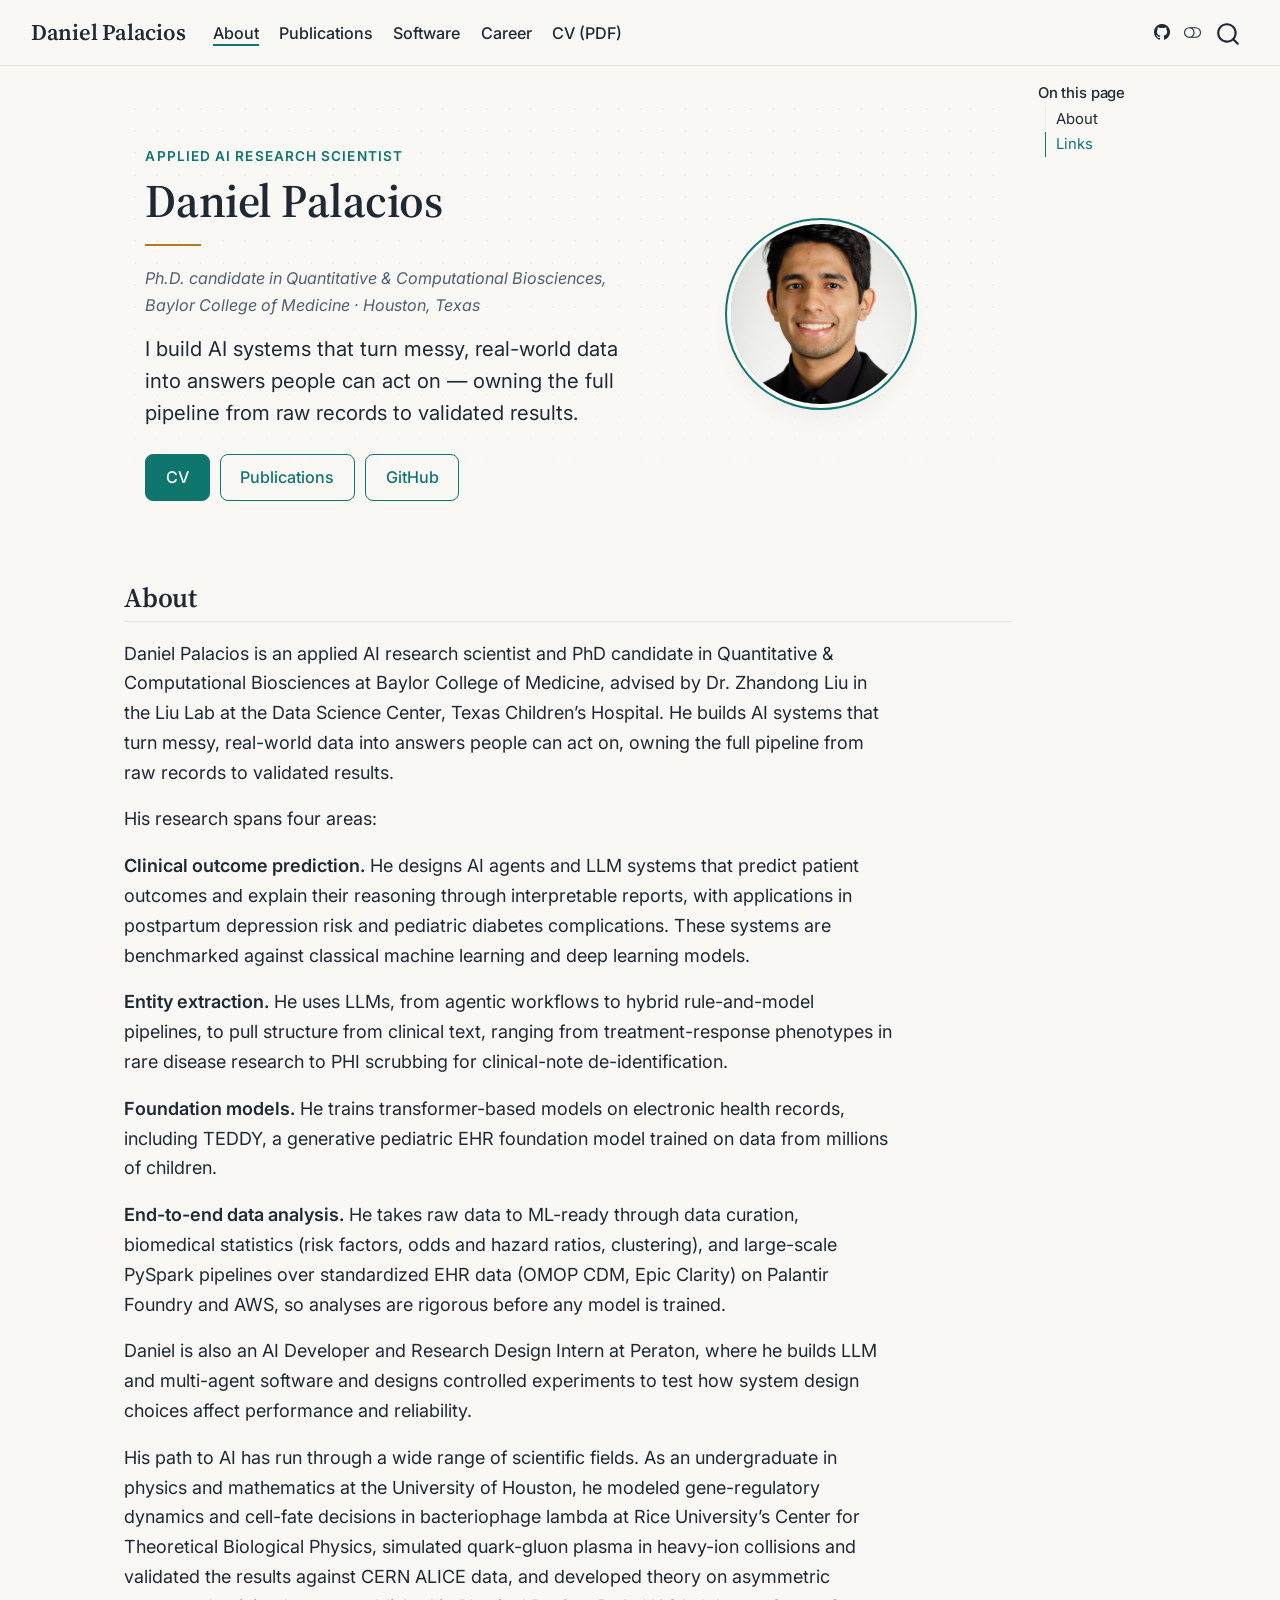
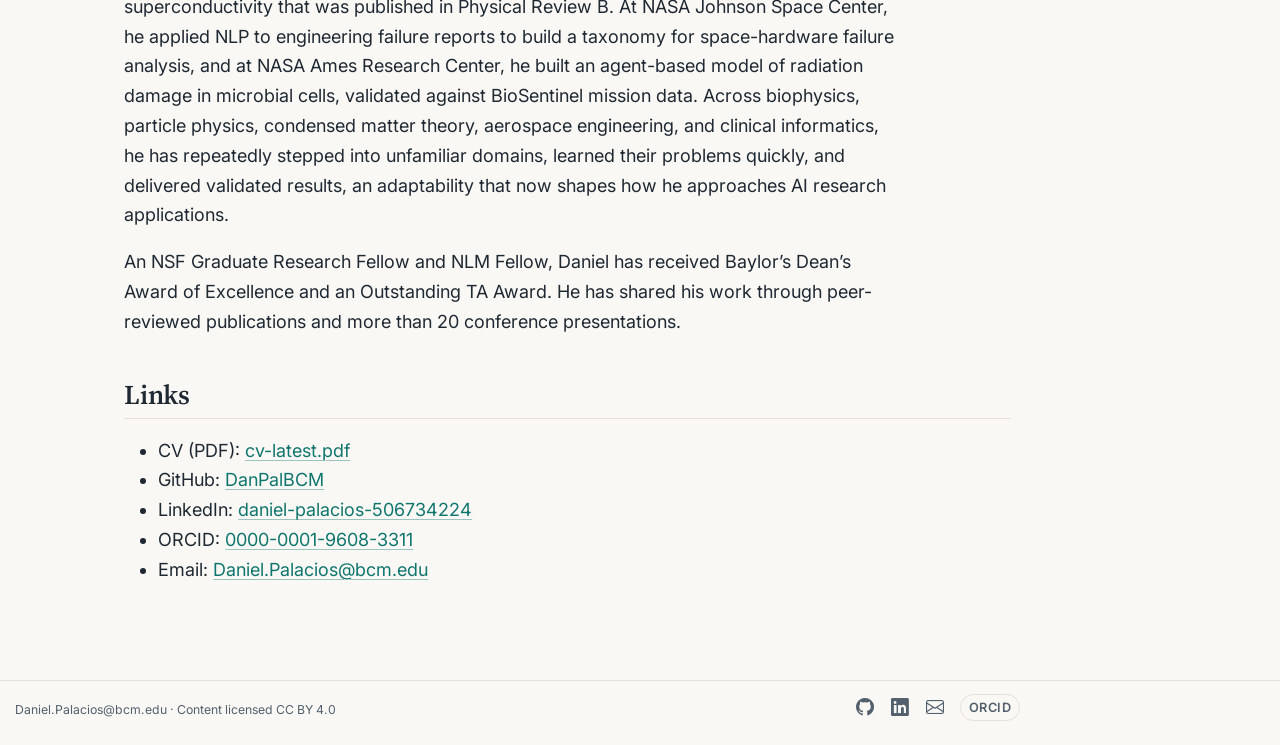
==== commit 47672ad7: "deploy: aa79c033f547bdfe9b49958514063c526531c2c3 aa79c033f547bdfe9b49958514063c526531c2c3" ====
--- a/index.html
+++ b/index.html
@@ -41,9 +41,9 @@
 <link href="site_libs/quarto-html/quarto-syntax-highlighting-1421c9f61a4d74e7a1f63be79d477a62.css" rel="stylesheet" class="quarto-color-scheme-extra" id="quarto-text-highlighting-styles">
 <script src="site_libs/bootstrap/bootstrap.min.js"></script>
 <link href="site_libs/bootstrap/bootstrap-icons.css" rel="stylesheet">
-<link href="site_libs/bootstrap/bootstrap-710740a6d569cc77be64311fc232839c.min.css" rel="stylesheet" append-hash="true" class="quarto-color-scheme" id="quarto-bootstrap" data-mode="light">
-<link href="site_libs/bootstrap/bootstrap-dark-1a90766076bd252896b5e20cdc8f2b8b.min.css" rel="stylesheet" append-hash="true" class="quarto-color-scheme quarto-color-alternate" id="quarto-bootstrap" data-mode="dark">
-<link href="site_libs/bootstrap/bootstrap-710740a6d569cc77be64311fc232839c.min.css" rel="stylesheet" append-hash="true" class="quarto-color-scheme-extra" id="quarto-bootstrap" data-mode="light">
+<link href="site_libs/bootstrap/bootstrap-b096189635980d279fef8c6814b45e09.min.css" rel="stylesheet" append-hash="true" class="quarto-color-scheme" id="quarto-bootstrap" data-mode="light">
+<link href="site_libs/bootstrap/bootstrap-dark-e3ed3b7488962e572d1fb9efb7dbf520.min.css" rel="stylesheet" append-hash="true" class="quarto-color-scheme quarto-color-alternate" id="quarto-bootstrap" data-mode="dark">
+<link href="site_libs/bootstrap/bootstrap-b096189635980d279fef8c6814b45e09.min.css" rel="stylesheet" append-hash="true" class="quarto-color-scheme-extra" id="quarto-bootstrap" data-mode="light">
 <script id="quarto-search-options" type="application/json">{
   "location": "navbar",
   "copy-button": false,
@@ -349,14 +349,6 @@
 <div class="g-col-12 g-col-md-5 hero-photo-col">
 <p><img src="assets/img/headshot-professional.jpg" alt="Daniel Palacios" class="hero-photo" width="180" height="180"></p>
 </div>
-</div>
-</div>
-<div class="affiliations">
-<div class="affil-label">
-Affiliations
-</div>
-<div class="affil-logos">
-<p><a href="https://www.bcm.edu/"><img src="assets/img/logos/bcm.png" alt="Baylor College of Medicine" class="affil-logo"></a> <a href="https://www.texaschildrens.org/"><img src="assets/img/logos/tch.png" alt="Texas Children's Hospital" class="affil-logo"></a> <a href="https://www.peraton.com/"><img src="assets/img/logos/peraton.png" alt="Peraton" class="affil-logo"></a> <a href="https://www.nsf.gov/"><img src="assets/img/logos/nsf.svg" alt="National Science Foundation" class="affil-logo"></a> <a href="https://www.nasa.gov/"><img src="assets/img/logos/nasa.svg" alt="NASA" class="affil-logo"></a> <a href="https://www.rice.edu/"><img src="assets/img/logos/rice.svg" alt="Rice University" class="affil-logo"></a> <a href="https://uh.edu/"><img src="assets/img/logos/uh.svg" alt="University of Houston" class="affil-logo"></a></p>
 </div>
 </div>
 <section id="about" class="level2">
